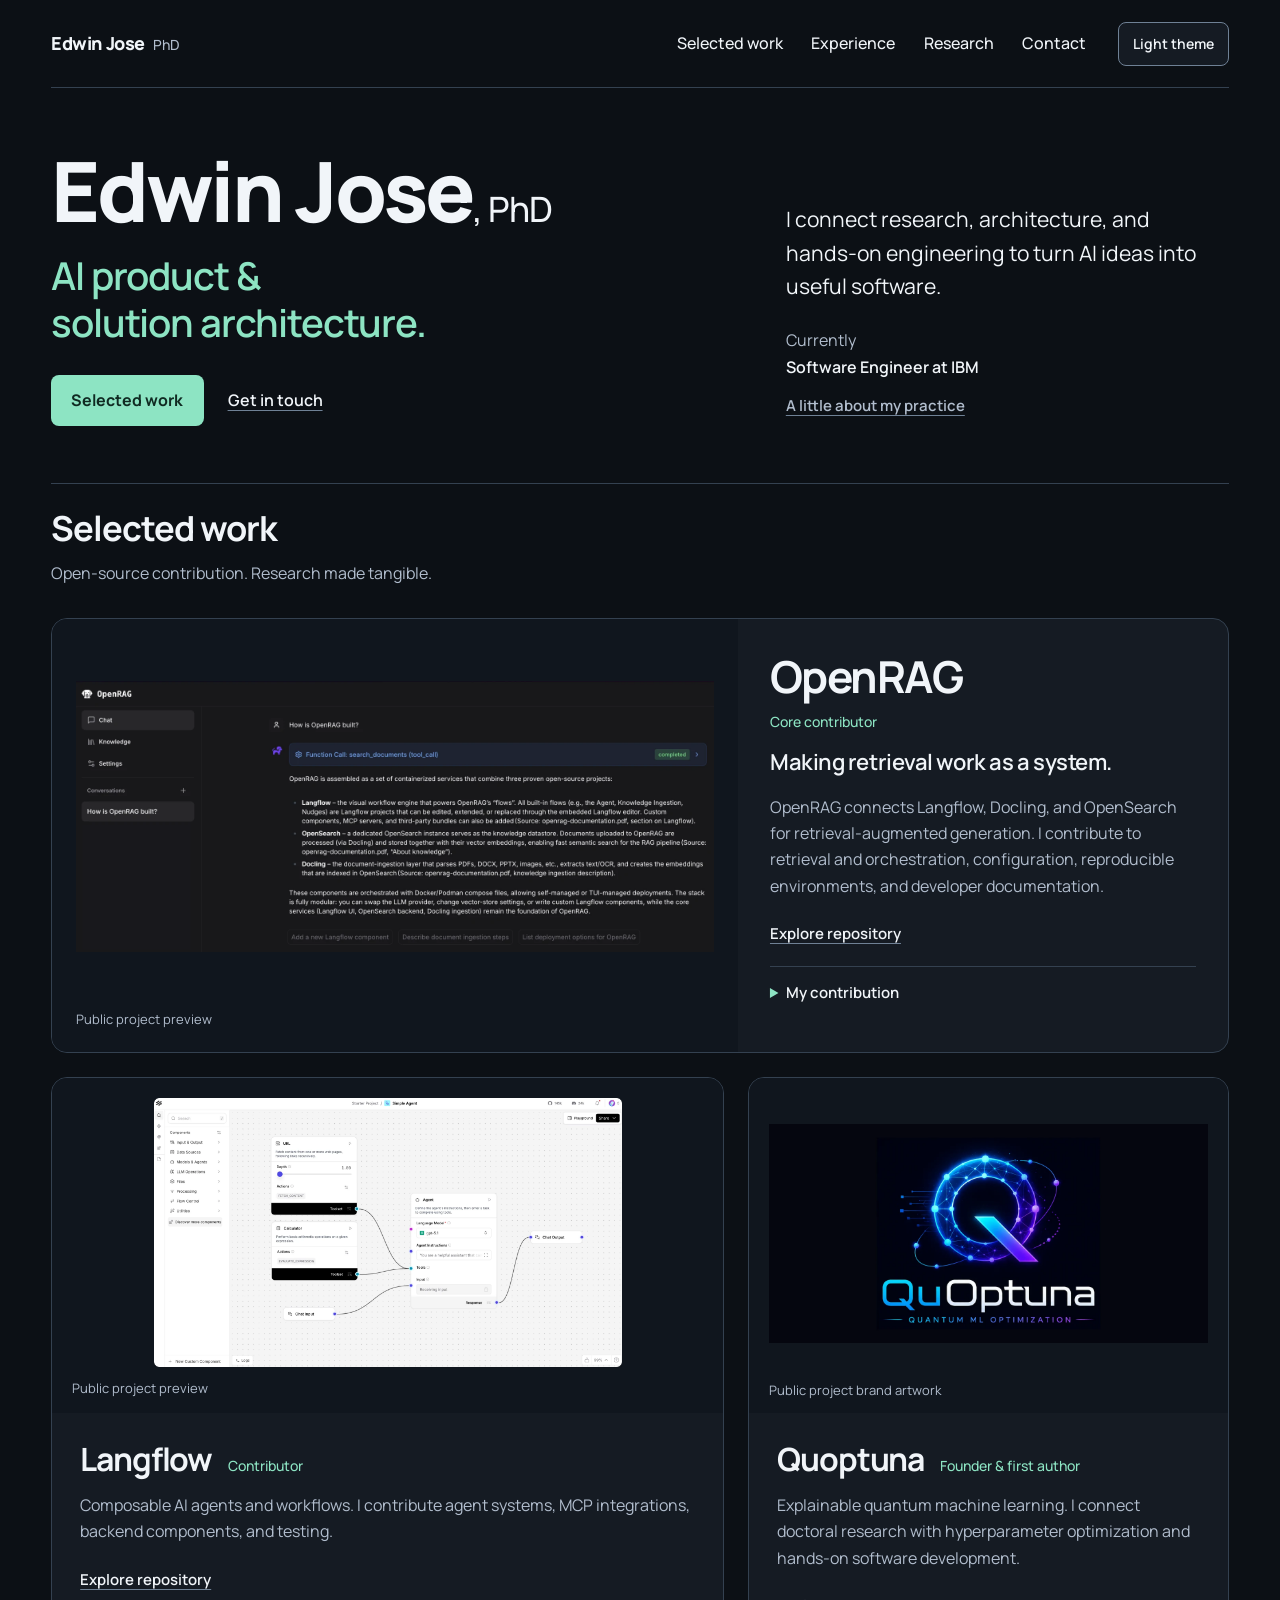
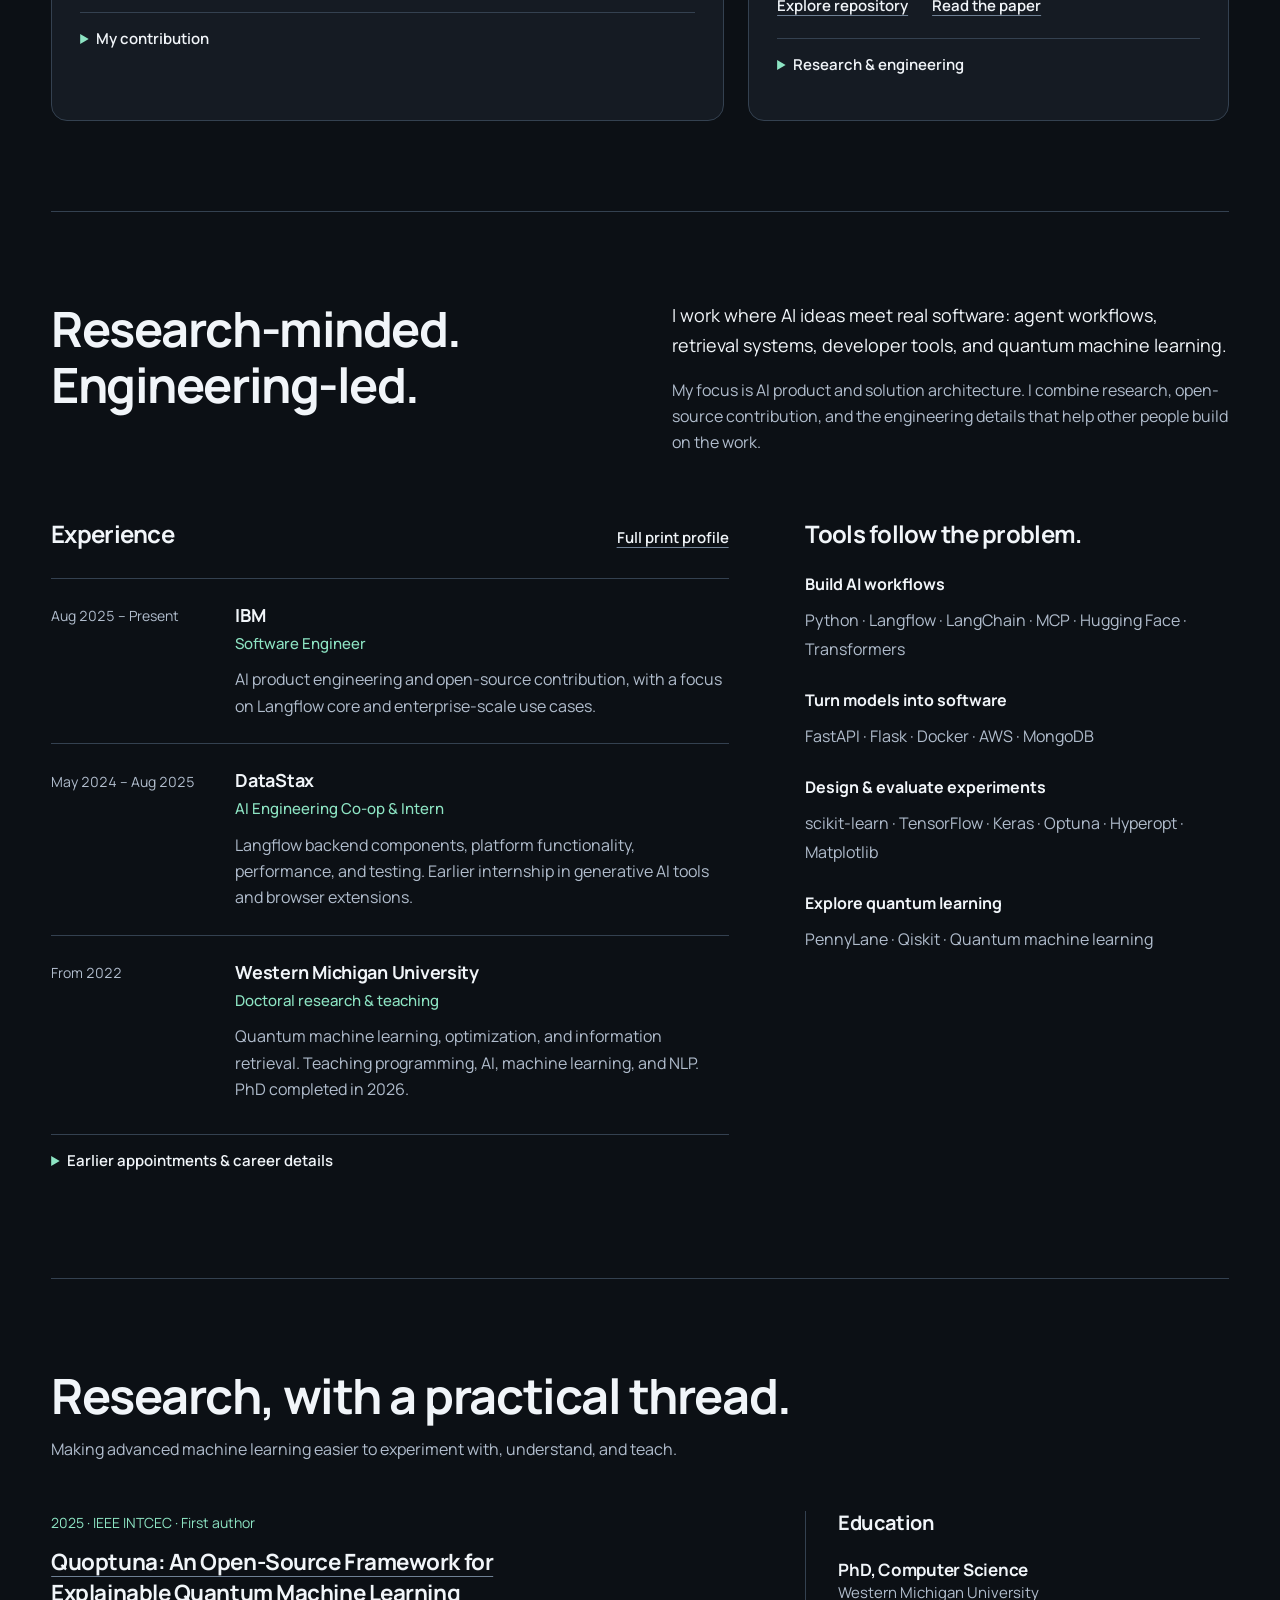
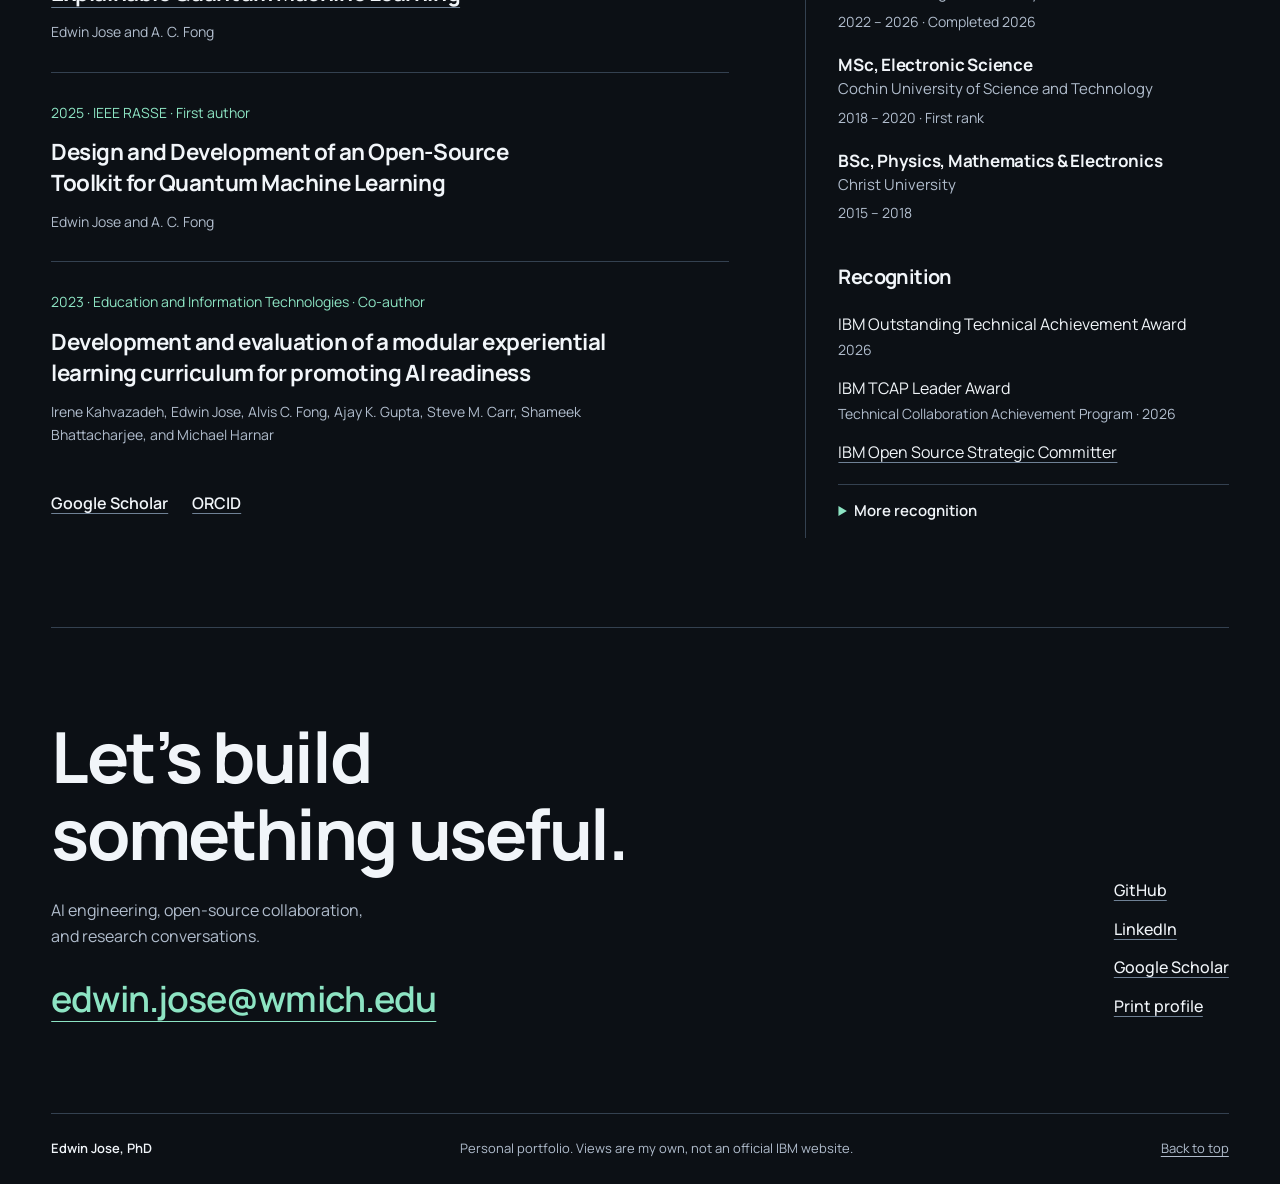
==== docs/index.html @ bef360bc "v1" ====
<!doctype html>
<html lang="en">
<head>
  <meta charset="utf-8">
  <meta name="viewport" content="width=device-width, initial-scale=1">
  <meta name="color-scheme" content="dark light">
  <meta name="theme-color" content="#0C1015">
  <meta name="description" content="Edwin Jose, PhD. AI product and solution architecture, open-source engineering, and explainable quantum machine learning. Software Engineer at IBM.">
  <meta property="og:title" content="Edwin Jose, PhD | AI product &amp; solution architecture">
  <meta property="og:description" content="Selected open-source work, research, and the engineering behind useful AI software.">
  <meta property="og:type" content="website">
  <title>Edwin Jose, PhD | AI product &amp; solution architecture</title>
  <script src="assets/theme-init.js"></script>
  <link rel="preload" href="assets/fonts/Manrope.ttf" as="font" type="font/ttf" crossorigin>
  <link rel="stylesheet" href="assets/styles.css">
  <script src="assets/site.js" defer></script>
</head>
<body>
  <a class="skip-link" href="#main">Skip to content</a>
  <header class="site-header wrap">
    <a class="wordmark" href="#top" aria-label="Edwin Jose, back to top">Edwin Jose<span class="wordmark-degree">PhD</span></a>
    <nav id="primary-navigation" class="primary-navigation" aria-label="Main navigation">
      <a href="#work">Selected work</a>
      <a href="#experience">Experience</a>
      <a href="#research">Research</a>
      <a href="#contact">Contact</a>
    </nav>
    <div class="header-controls">
      <button class="theme-toggle" type="button" data-theme-toggle aria-label="Switch to light theme" aria-pressed="false" hidden><span data-theme-label>Light theme</span></button>
      <button class="menu-button" type="button" aria-expanded="false" aria-controls="primary-navigation" hidden>Menu</button>
    </div>
  </header>

  <main id="main">
    <section class="hero wrap" id="top" aria-labelledby="hero-title">
      <div class="hero-identity">
        <h1 id="hero-title">Edwin Jose<span>, PhD</span></h1>
        <p class="hero-focus">AI product &amp;<br>solution architecture.</p>
        <div class="hero-actions">
          <a class="button button-primary" href="#work">Selected work</a>
          <a class="text-link" href="#contact">Get in touch</a>
        </div>
      </div>
      <div class="hero-context">
        <p class="hero-intro">I connect research, architecture, and hands-on engineering to turn AI ideas into useful software.</p>
        <p class="current-role">Currently <strong>Software Engineer at IBM</strong></p>
        <a class="text-link" href="#profile">A little about my practice</a>
      </div>
    </section>

    <section class="work-section wrap" id="work" aria-labelledby="work-title">
      <div class="section-heading work-heading">
        <h2 id="work-title">Selected work</h2>
        <p>Open-source contribution. Research made tangible.</p>
      </div>
      <div class="project-grid">
        <article class="project project-featured" id="openrag" aria-labelledby="openrag-title">
          <figure class="project-media">
            <img src="assets/projects/openrag.webp" width="1600" height="678" alt="Public OpenRAG chat interface with a retrieved answer to the question, How is OpenRAG built?" fetchpriority="high" decoding="async">
            <figcaption>Public project preview</figcaption>
          </figure>
          <div class="project-copy">
            <div class="project-title-line"><h3 id="openrag-title">OpenRAG</h3><p class="project-role">Core contributor</p></div>
            <p class="project-thesis">Making retrieval work as a system.</p>
            <p>OpenRAG connects Langflow, Docling, and OpenSearch for retrieval-augmented generation. I contribute to retrieval and orchestration, configuration, reproducible environments, and developer documentation.</p>
            <div class="project-links"><a class="text-link" href="https://github.com/langflow-ai/openrag">Explore repository</a></div>
            <details class="project-details"><summary>My contribution</summary><div class="detail-content"><p>I connect core retrieval behavior with the supporting developer experience: clear configuration, maintainable patterns, build tooling, and documentation. This is contribution to a shared platform, not sole authorship.</p></div></details>
          </div>
        </article>

        <article class="project project-langflow" id="langflow" aria-labelledby="langflow-title">
          <figure class="project-media">
            <img src="assets/projects/langflow.webp" width="1600" height="920" alt="Public Langflow Simple Agent canvas connecting URL and calculator tools to an agent, chat input, and chat output." loading="lazy" decoding="async">
            <figcaption>Public project preview</figcaption>
          </figure>
          <div class="project-copy">
            <div class="project-title-line"><h3 id="langflow-title">Langflow</h3><p class="project-role">Contributor</p></div>
            <p>Composable AI agents and workflows. I contribute agent systems, MCP integrations, backend components, and testing.</p>
            <div class="project-links"><a class="text-link" href="https://github.com/langflow-ai/langflow">Explore repository</a></div>
            <details class="project-details"><summary>My contribution</summary><div class="detail-content"><p>At DataStax and IBM, I have worked on core functionality, component behavior, performance, and testing. I also mentor contributors and collaborate across developers, helping agents, tools, and backend components work together.</p></div></details>
          </div>
        </article>

        <article class="project project-quoptuna" id="quoptuna" aria-labelledby="quoptuna-title">
          <figure class="project-media">
            <img src="assets/projects/quoptuna.webp" width="1280" height="640" alt="Official Quoptuna project artwork with its cyan and violet Q symbol and quantum machine-learning optimization wordmark." loading="lazy" decoding="async">
            <figcaption>Public project brand artwork</figcaption>
          </figure>
          <div class="project-copy">
            <div class="project-title-line"><h3 id="quoptuna-title">Quoptuna</h3><p class="project-role">Founder &amp; first author</p></div>
            <p>Explainable quantum machine learning. I connect doctoral research with hyperparameter optimization and hands-on software development.</p>
            <div class="project-links"><a class="text-link" href="https://github.com/Qentora/quoptuna">Explore repository</a><a class="text-link" href="https://doi.org/10.1109/INTCEC65580.2025.11256089">Read the paper</a></div>
            <details class="project-details"><summary>Research &amp; engineering</summary><div class="detail-content"><p>My work spans explainability, backend and interface development, and documentation. The research explores automated model and quantum-circuit configuration, alongside understanding a model’s behavior. The public framework can be inspected and extended.</p></div></details>
          </div>
        </article>
      </div>
    </section>

    <section class="profile-section wrap section-space" id="profile" aria-labelledby="profile-title">
      <div class="profile-introduction">
        <h2 id="profile-title">Research-minded.<br>Engineering-led.</h2>
        <div class="profile-copy"><p>I work where AI ideas meet real software: agent workflows, retrieval systems, developer tools, and quantum machine learning.</p><p>My focus is AI product and solution architecture. I combine research, open-source contribution, and the engineering details that help other people build on the work.</p></div>
      </div>
      <div class="practice-layout">
        <div class="experience-column" id="experience">
          <div class="subsection-heading"><h3>Experience</h3><a class="text-link" href="print.html">Full print profile</a></div>
          <div class="timeline">
            <article class="timeline-entry"><p class="timeline-date">Aug 2025 – Present</p><div><h4>IBM</h4><p class="role-title">Software Engineer</p><p>AI product engineering and open-source contribution, with a focus on Langflow core and enterprise-scale use cases.</p></div></article>
            <article class="timeline-entry"><p class="timeline-date">May 2024 – Aug 2025</p><div><h4>DataStax</h4><p class="role-title">AI Engineering Co-op &amp; Intern</p><p>Langflow backend components, platform functionality, performance, and testing. Earlier internship in generative AI tools and browser extensions.</p></div></article>
            <article class="timeline-entry"><p class="timeline-date">From 2022</p><div><h4>Western Michigan University</h4><p class="role-title">Doctoral research &amp; teaching</p><p>Quantum machine learning, optimization, and information retrieval. Teaching programming, AI, machine learning, and NLP. PhD completed in 2026.</p></div></article>
          </div>
          <details class="earlier-experience"><summary>Earlier appointments &amp; career details</summary><div class="detail-content earlier-entries">
            <article><h4>DataStax</h4><p class="role-title">AI Engineering Co-op · Sep 2024 – Aug 2025<br>AI Engineering Intern · May – Aug 2024</p><p>The internship included generative AI toolkit and browser-extension development with React and Plasmo.</p></article>
            <article><h4>IIT Palakkad</h4><p class="role-title">Research Scholar · Jan – Jul 2022</p><p>Natural language processing with TensorFlow and BERT, including text classification and image-to-text generation.</p></article>
            <article><h4>HAILabs.ai</h4><p class="role-title">Co-founder &amp; CTO · Founded 2021</p><p>AI tutoring-system architecture and cloud platform development for personalized learning.</p></article>
            <article><h4>Cochin University of Science and Technology</h4><p class="role-title">Research Fellow · Aug – Dec 2021<br>Junior Research Fellow · Oct 2020 – Aug 2021</p><p>Machine learning for underwater sound classification, and statistical methods for power-consumption anomaly detection.</p></article>
            <article><h4>MyWays Life Layouts</h4><p class="role-title">Machine Learning Developer Intern · Dec 2019 – Jul 2020</p><p>NLP and machine learning for career recommendations, with deep-learning deployment on AWS EC2.</p></article>
          </div></details>
        </div>
        <div class="capabilities-column" id="capabilities">
          <h3>Tools follow the problem.</h3>
          <dl class="capability-list">
            <div><dt>Build AI workflows</dt><dd>Python · Langflow · LangChain · MCP · Hugging Face · Transformers</dd></div>
            <div><dt>Turn models into software</dt><dd>FastAPI · Flask · Docker · AWS · MongoDB</dd></div>
            <div><dt>Design &amp; evaluate experiments</dt><dd>scikit-learn · TensorFlow · Keras · Optuna · Hyperopt · Matplotlib</dd></div>
            <div><dt>Explore quantum learning</dt><dd>PennyLane · Qiskit · Quantum machine learning</dd></div>
          </dl>
        </div>
      </div>
    </section>

    <section class="research-section wrap section-space" id="research" aria-labelledby="research-title">
      <div class="section-heading"><h2 id="research-title">Research, with a practical thread.</h2><p>Making advanced machine learning easier to experiment with, understand, and teach.</p></div>
      <div class="research-layout">
        <div class="publication-list">
          <article><p class="publication-meta">2025 · IEEE INTCEC · First author</p><h3><a href="https://doi.org/10.1109/INTCEC65580.2025.11256089">Quoptuna: An Open-Source Framework for Explainable Quantum Machine Learning</a></h3><p>Edwin Jose and A. C. Fong</p></article>
          <article><p class="publication-meta">2025 · IEEE RASSE · First author</p><h3>Design and Development of an Open-Source Toolkit for Quantum Machine Learning</h3><p>Edwin Jose and A. C. Fong</p></article>
          <article><p class="publication-meta">2023 · Education and Information Technologies · Co-author</p><h3>Development and evaluation of a modular experiential learning curriculum for promoting AI readiness</h3><p>Irene Kahvazadeh, Edwin Jose, Alvis C. Fong, Ajay K. Gupta, Steve M. Carr, Shameek Bhattacharjee, and Michael Harnar</p></article>
          <div class="research-links"><a class="text-link" href="https://scholar.google.com/citations?user=ixU11F4AAAAJ">Google Scholar</a><a class="text-link" href="https://orcid.org/0000-0001-5199-8366">ORCID</a></div>
        </div>
        <aside class="credentials" aria-label="Education and recognition">
          <div class="education-block"><h3>Education</h3><ol class="education-list">
            <li><h4>PhD, Computer Science</h4><p>Western Michigan University</p><p class="credential-detail">2022 – 2026 · Completed 2026</p></li>
            <li><h4>MSc, Electronic Science</h4><p>Cochin University of Science and Technology</p><p class="credential-detail">2018 – 2020 · First rank</p></li>
            <li><h4>BSc, Physics, Mathematics &amp; Electronics</h4><p>Christ University</p><p class="credential-detail">2015 – 2018</p></li>
          </ol></div>
          <div class="recognition-block"><h3>Recognition</h3><ul class="recognition-list">
            <li>IBM Outstanding Technical Achievement Award <span>2026</span></li>
            <li>IBM TCAP Leader Award <span>Technical Collaboration Achievement Program · 2026</span></li>
            <li><a href="https://www.credly.com/badges/7d3ca379-3edd-4765-b90c-b964ff041a8f/">IBM Open Source Strategic Committer</a></li>
          </ul><details><summary>More recognition</summary><div class="detail-content"><p>ICACCS Best Paper Award.</p><p>IIT Delhi Social Innovation Challenge runner-up for Argus, a project for people with disabilities.</p></div></details></div>
        </aside>
      </div>
    </section>

    <section class="contact-section wrap section-space" id="contact" aria-labelledby="contact-title">
      <div><h2 id="contact-title">Let’s build<br>something useful.</h2><p>AI engineering, open-source collaboration,<br>and research conversations.</p><a class="contact-email" href="mailto:edwin.jose@wmich.edu">edwin.jose@wmich.edu</a></div>
      <nav class="contact-links" aria-label="Find Edwin online"><a href="https://github.com/edwinjosechittilappilly">GitHub</a><a href="https://www.linkedin.com/in/edwinjosechittilappilly/">LinkedIn</a><a href="https://scholar.google.com/citations?user=ixU11F4AAAAJ">Google Scholar</a><a href="print.html">Print profile</a></nav>
    </section>
  </main>
  <footer class="site-footer wrap"><p>Edwin Jose, PhD</p><p>Personal portfolio. Views are my own, not an official IBM website.</p><a href="#top">Back to top</a></footer>
</body>
</html>
---- docs/assets/styles.css ----
@font-face {
  font-family: "Manrope";
  src: url("fonts/Manrope.ttf") format("truetype");
  font-style: normal;
  font-weight: 200 800;
  font-display: swap;
}

:root {
  color-scheme: dark;
  --ink: #0c1015;
  --surface: #151b23;
  --surface-raised: #1b2330;
  --text: #f1f5f9;
  --muted: #b1bdcd;
  --accent: #8de4c3;
  --accent-ink: #102a22;
  --line: #344150;
  --line-strong: #6f8195;
  --media-surface: #10161e;
  --gutter: clamp(1.25rem, 4vw, 4rem);
  --ease: cubic-bezier(.16, 1, .3, 1);
  font-family: "Manrope", sans-serif;
  font-size: 16px;
  scroll-behavior: smooth;
  scrollbar-color: var(--line-strong) var(--ink);
}

html[data-theme="light"] {
  color-scheme: light;
  --ink: #f4f7fa;
  --surface: #ffffff;
  --surface-raised: #e9eff5;
  --text: #14202b;
  --muted: #506073;
  --accent: #0b6b55;
  --accent-ink: #ffffff;
  --line: #c5ced8;
  --line-strong: #738295;
  --media-surface: #e9eff5;
}

* { box-sizing: border-box; }
[hidden] { display: none !important; }
body { margin: 0; background: var(--ink); color: var(--text); font-size: 1rem; font-weight: 400; line-height: 1.65; -webkit-font-smoothing: antialiased; }
::selection { background: var(--accent); color: var(--accent-ink); }
a { color: inherit; text-underline-offset: .25em; text-decoration-thickness: 1px; }
a:hover { color: var(--accent); }
a:focus-visible, button:focus-visible, summary:focus-visible { outline: 3px solid var(--accent); outline-offset: 5px; }
button { font: inherit; cursor: pointer; }
button, a, summary { -webkit-tap-highlight-color: transparent; }
h1, h2, h3, h4, p, figure, ol, ul, dl, dd { margin: 0; }
h1, h2, h3, h4 { line-height: 1.15; letter-spacing: -.03em; text-wrap: balance; }
h1 { font-weight: 800; }
h2 { font-size: clamp(2rem, 3.8vw, 3.5rem); font-weight: 700; }
h3 { font-size: 1.5rem; font-weight: 700; }
h4 { font-size: 1.0625rem; font-weight: 700; letter-spacing: -.015em; line-height: 1.4; }
p { max-width: 65ch; }
img { display: block; max-width: 100%; height: auto; }
[id] { scroll-margin-top: 2rem; }
.wrap { width: min(calc(100% - var(--gutter) * 2), 1280px); margin-inline: auto; }
.section-space { padding-block: clamp(4.5rem, 7vw, 7rem); }
.skip-link { position: fixed; z-index: 10; top: 1rem; left: 1rem; padding: .75rem 1rem; background: var(--accent); color: var(--accent-ink); transform: translateY(-180%); border-radius: 8px; font-weight: 700; }
.skip-link:focus { transform: none; color: var(--accent-ink); }
.site-header { display: flex; align-items: center; gap: 2rem; min-height: 88px; border-bottom: 1px solid var(--line); }
.wordmark { font-size: 1.125rem; font-weight: 800; letter-spacing: -.025em; white-space: nowrap; text-decoration: none; }
.wordmark-degree { margin-left: .5rem; color: var(--muted); font-size: .875rem; font-weight: 500; letter-spacing: 0; }
.primary-navigation { display: flex; gap: clamp(1rem, 2.2vw, 2rem); margin-left: auto; }
.primary-navigation a { padding-block: 1rem; text-decoration: none; font-weight: 500; white-space: nowrap; }
.header-controls { display: flex; align-items: center; gap: .625rem; }
.theme-toggle, .menu-button { min-height: 44px; padding: .5rem .875rem; background: var(--surface); color: var(--text); border: 1px solid var(--line-strong); border-radius: 8px; font-size: .875rem; font-weight: 600; white-space: nowrap; }
.theme-toggle:hover, .menu-button:hover { background: var(--surface-raised); color: var(--accent); border-color: var(--accent); }
.theme-toggle:active, .menu-button:active, .button:active { transform: translateY(1px); }
.menu-button { display: none; }
.hero { display: grid; grid-template-columns: minmax(0, 1.55fr) minmax(0, 1fr); gap: 3rem; padding-block: clamp(2.75rem, 4.5vw, 4.5rem) clamp(3rem, 4.5vw, 4.5rem); align-items: end; }
.hero-identity { animation: arrive .8s var(--ease); }
.hero h1 { font-size: clamp(3.75rem, 6.5vw, 6rem); line-height: 1.08; letter-spacing: -.04em; white-space: nowrap; }
.hero h1 span { font-size: .42em; font-weight: 500; letter-spacing: -.025em; }
.hero-focus { margin-top: 1.1rem; font-size: clamp(1.75rem, 3vw, 2.75rem); color: var(--accent); line-height: 1.22; letter-spacing: -.03em; font-weight: 600; }
.hero-actions { display: flex; align-items: center; flex-wrap: wrap; gap: 1.5rem; margin-top: 1.75rem; }
.button { display: inline-flex; align-items: center; justify-content: center; min-height: 48px; padding: .7rem 1.2rem; border: 1px solid transparent; border-radius: 8px; font-size: 1rem; font-weight: 700; text-decoration: none; white-space: nowrap; }
.button-primary { background: var(--accent); color: var(--accent-ink); }
.button-primary:hover { background: var(--text); color: var(--ink); }
.text-link { display: inline-block; font-weight: 600; text-decoration-color: var(--line-strong); padding-block: .2rem; }
.text-link:hover { text-decoration-color: var(--accent); }
.hero-context { padding-bottom: .2rem; }
.hero-intro { font-size: clamp(1.125rem, 1.65vw, 1.375rem); line-height: 1.6; max-width: 34ch; text-wrap: pretty; }
.current-role { margin-top: 1.5rem; color: var(--muted); }
.current-role strong { display: block; color: var(--text); font-weight: 600; }
.hero-context > .text-link { margin-top: .7rem; color: var(--muted); font-size: .9375rem; }
.hero-context > .text-link:hover { color: var(--accent); }
.section-heading { margin-bottom: 2rem; }
.section-heading > p { margin-top: .75rem; color: var(--muted); }
.work-heading h2 { font-size: clamp(1.75rem, 2.7vw, 2.5rem); }
.work-heading { padding-top: 1.5rem; border-top: 1px solid var(--line); }
.project-grid { display: grid; grid-template-columns: minmax(0, 7fr) minmax(0, 5fr); gap: 1.5rem; }
.project { min-width: 0; overflow: hidden; background: var(--surface); border: 1px solid var(--line); border-radius: 16px; }
.project-media { padding: 1.25rem 1.25rem .875rem; background: var(--media-surface); }
.project-media img { width: 100%; object-fit: contain; }
.project-media figcaption { margin-top: .75rem; color: var(--muted); font-size: .8125rem; line-height: 1.4; }
.project-copy { padding: 1.75rem; }
.project-title-line { display: flex; align-items: baseline; flex-wrap: wrap; gap: .4rem 1rem; margin-bottom: .875rem; }
.project-title-line h3 { font-size: clamp(1.75rem, 2.5vw, 2.5rem); letter-spacing: -.035em; }
.project-role { font-size: .875rem; color: var(--accent); font-weight: 500; }
.project-copy > p { color: var(--muted); }
.project-copy > .project-thesis { margin-bottom: 1rem; color: var(--text); font-size: 1.375rem; line-height: 1.4; letter-spacing: -.02em; font-weight: 600; }
.project-links { display: flex; flex-wrap: wrap; gap: .5rem 1.5rem; margin-top: 1.25rem; }
.project-links .text-link { font-size: .9375rem; }
.project-featured { grid-column: 1 / -1; display: grid; grid-template-columns: minmax(0, 1.4fr) minmax(0, 1fr); }
.project-featured .project-media { display: flex; flex-direction: column; justify-content: center; padding: 1.5rem; }
.project-featured .project-media img { margin-block: auto; }
.project-featured .project-media figcaption { padding-top: .5rem; }
.project-featured .project-copy { padding: 2rem; }
.project-featured .project-title-line { display: block; }
.project-featured .project-title-line h3 { font-size: 2.75rem; margin-bottom: .5rem; }
.project-langflow .project-media img { aspect-ratio: 1600 / 920; }
.project-quoptuna .project-media { display: flex; flex-direction: column; justify-content: center; }
.project-quoptuna .project-media img { aspect-ratio: 2; }
.project-langflow, .project-quoptuna { display: flex; flex-direction: column; }
.project-langflow .project-copy, .project-quoptuna .project-copy { flex: 1; }
.project-quoptuna .project-media { min-height: 0; flex: 0 0 auto; }
.project-details { margin-top: 1rem; }
details { border-top: 1px solid var(--line); }
summary { padding-block: .875rem; font-size: .9375rem; font-weight: 600; cursor: pointer; list-style-position: inside; }
summary::marker { color: var(--accent); }
summary:hover { color: var(--accent); }
.detail-content { padding-block: .25rem 1rem; color: var(--muted); font-size: 1rem; }
.detail-content p + p { margin-top: .75rem; }
.profile-section { margin-top: clamp(4.5rem, 7vw, 7rem); border-top: 1px solid var(--line); }
.profile-introduction { display: grid; grid-template-columns: minmax(0, 1fr) minmax(0, 1fr); gap: 4rem; margin-bottom: 4rem; }
.profile-copy { color: var(--muted); }
.profile-copy p:first-child { font-size: 1.125rem; color: var(--text); }
.profile-copy p + p { margin-top: 1rem; }
.practice-layout { display: grid; grid-template-columns: minmax(0, 1.6fr) minmax(0, 1fr); gap: clamp(2.5rem, 6vw, 6rem); }
.subsection-heading { display: flex; justify-content: space-between; align-items: baseline; flex-wrap: wrap; gap: .75rem; margin-bottom: 1.5rem; }
.subsection-heading .text-link { font-size: .9375rem; }
.timeline-entry { display: grid; grid-template-columns: 10rem minmax(0, 1fr); gap: 1.5rem; padding-block: 1.5rem; border-top: 1px solid var(--line); }
.timeline-date { font-size: .875rem; color: var(--muted); font-variant-numeric: tabular-nums; padding-top: .1rem; }
.timeline-entry h4 { font-size: 1.125rem; }
.role-title { margin-block: .25rem .6rem; color: var(--accent); font-weight: 500; font-size: .9375rem; }
.timeline-entry p:not(.timeline-date, .role-title) { color: var(--muted); }
.earlier-experience { margin-top: .5rem; }
.earlier-entries article { padding-block: 1rem; }
.earlier-entries h4 { color: var(--text); }
.capabilities-column > h3 { margin-bottom: 1.5rem; }
.capability-list > div { margin-top: 1.5rem; }
.capability-list dt { font-weight: 700; margin-bottom: .5rem; }
.capability-list dd { color: var(--muted); font-size: 1rem; line-height: 1.8; }
.research-section { border-top: 1px solid var(--line); }
.research-section .section-heading { margin-bottom: 3rem; }
.research-layout { display: grid; grid-template-columns: minmax(0, 1.6fr) minmax(0, 1fr); gap: clamp(2.5rem, 6vw, 6rem); }
.publication-list article { padding-block: 1.75rem; border-top: 1px solid var(--line); }
.publication-list article:first-child { padding-top: 0; border-top: 0; }
.publication-meta { font-size: .875rem; color: var(--accent); margin-bottom: .75rem; }
.publication-list h3 { font-size: clamp(1.25rem, 1.75vw, 1.5rem); line-height: 1.4; letter-spacing: -.02em; }
.publication-list h3 a { text-decoration-color: var(--line-strong); }
.publication-list article > p:last-child { color: var(--muted); font-size: .875rem; margin-top: .75rem; }
.research-links { display: flex; flex-wrap: wrap; gap: 1.5rem; margin-top: .75rem; }
.credentials { border-left: 1px solid var(--line); padding-left: 2rem; }
.credentials h3 { font-size: 1.25rem; margin-bottom: 1.5rem; }
.education-list, .recognition-list { list-style: none; padding: 0; }
.education-list li + li { margin-top: 1.25rem; }
.education-list p { color: var(--muted); font-size: .9375rem; }
.education-list .credential-detail { margin-top: .25rem; font-size: .875rem; }
.recognition-block { margin-top: 2.5rem; }
.recognition-list li { font-size: 1rem; line-height: 1.5; }
.recognition-list li + li { margin-top: 1rem; }
.recognition-list span { display: block; color: var(--muted); font-size: .875rem; margin-top: .2rem; }
.recognition-list a { text-decoration-color: var(--line-strong); }
.recognition-block details { margin-top: 1.25rem; }
.contact-section { display: grid; grid-template-columns: minmax(0, 1fr) auto; align-items: end; gap: 3rem; border-top: 1px solid var(--line); }
.contact-section h2 { font-size: clamp(2.75rem, 5.5vw, 5rem); line-height: 1.1; letter-spacing: -.035em; }
.contact-section p { margin-top: 1.5rem; color: var(--muted); }
.contact-email { display: inline-block; margin-top: 1.5rem; color: var(--accent); font-size: clamp(1.25rem, 2.8vw, 2.5rem); line-height: 1.4; letter-spacing: -.025em; font-weight: 600; overflow-wrap: anywhere; }
.contact-links { display: flex; flex-direction: column; align-items: flex-start; gap: .75rem; padding-bottom: .3rem; }
.contact-links a { text-decoration-color: var(--line-strong); font-weight: 500; }
.site-footer { display: flex; align-items: baseline; justify-content: space-between; gap: 1.5rem; border-top: 1px solid var(--line); padding-block: 1.5rem; font-size: .8125rem; color: var(--muted); }
.site-footer p:first-child { color: var(--text); font-weight: 600; white-space: nowrap; }
.site-footer a { white-space: nowrap; }
@keyframes arrive { from { opacity: .9; transform: translateY(10px); } to { opacity: 1; transform: translateY(0); } }

@media (min-width: 1025px) {
  .project-langflow .project-media, .project-quoptuna .project-media { height: 335px; }
  .project-langflow .project-media img, .project-quoptuna .project-media img { min-height: 0; flex: 1; height: calc(100% - 2rem); object-fit: contain; }
}
@media (max-width: 1100px) {
  .site-header { gap: 1.25rem; }
  .primary-navigation { gap: 1rem; }
  .primary-navigation a { font-size: .9375rem; }
  .hero { gap: 2rem; grid-template-columns: minmax(0, 1.4fr) minmax(0, 1fr); }
  .hero h1 { font-size: clamp(3rem, 6.2vw, 4.5rem); }
  .project-featured { grid-template-columns: minmax(0, 1.15fr) minmax(0, 1fr); }
  .project-featured .project-copy { padding: 1.5rem; }
  .project-featured .project-media { padding: 1.25rem; }
  .project-copy { padding: 1.5rem; }
  .timeline-entry { grid-template-columns: 1fr; gap: .35rem; }
  .profile-introduction { gap: 2.5rem; }
  .credentials { padding-left: 1.5rem; }
}
@media (max-width: 800px) {
  .site-header { flex-wrap: wrap; gap: .5rem 1rem; padding-block: 1rem; min-height: 80px; }
  .header-controls { margin-left: auto; }
  .primary-navigation { order: 3; margin-left: 0; width: 100%; justify-content: space-between; }
  .primary-navigation a { padding-block: .5rem; }
  .site-header[data-enhanced="true"] .menu-button { display: inline-flex; align-items: center; }
  .site-header[data-enhanced="true"] .primary-navigation { display: none; }
  .site-header[data-enhanced="true"] .primary-navigation.is-open { display: flex; }
  .hero { grid-template-columns: 1fr; gap: 2rem; padding-block: 3rem; }
  .hero h1 { font-size: clamp(3rem, 10vw, 5.5rem); }
  .hero-focus { font-size: clamp(1.75rem, 5vw, 2.75rem); }
  .hero-focus br { display: none; }
  .hero-intro { max-width: 48ch; font-size: 1.125rem; }
  .current-role { margin-top: 1rem; }
  .current-role strong { display: inline; }
  .project-grid { gap: 1.25rem; grid-template-columns: 1fr 1fr; }
  .project-featured { grid-template-columns: 1fr; }
  .project-featured .project-media { min-height: 0; padding: 1.25rem; }
  .project-featured .project-media img { margin-block: 0; }
  .project-title-line { display: block; }
  .project-title-line h3 { margin-bottom: .4rem; }
  .project-featured .project-title-line h3 { font-size: 2.25rem; }
  .project-media { padding: 1rem; }
  .project-langflow .project-media, .project-quoptuna .project-media { min-height: 205px; display: flex; flex-direction: column; justify-content: center; }
  .project-langflow .project-media img, .project-quoptuna .project-media img { margin-block: auto; }
  .project-media figcaption { font-size: .75rem; }
  .project-copy { padding: 1.25rem; }
  .profile-introduction { grid-template-columns: 1fr; gap: 1.5rem; margin-bottom: 3rem; }
  .practice-layout, .research-layout { grid-template-columns: minmax(0, 1.3fr) minmax(0, 1fr); gap: 2rem; }
  .capabilities-column > h3 { font-size: 1.3rem; }
  .credentials { padding-left: 1.25rem; }
  .contact-section { gap: 2rem; }
  .site-footer { flex-wrap: wrap; }
  .site-footer p:nth-child(2) { order: 3; width: 100%; }
}
@media (max-width: 600px) {
  :root { --gutter: 1.25rem; }
  .site-header { gap: .75rem; }
  .wordmark { font-size: 1rem; }
  .wordmark-degree { display: none; }
  .header-controls { gap: .5rem; }
  .theme-toggle, .menu-button { font-size: .8125rem; padding-inline: .625rem; }
  .primary-navigation { display: grid; grid-template-columns: 1fr 1fr; gap: .25rem 1rem; }
  .site-header[data-enhanced="true"] .primary-navigation.is-open { display: grid; }
  .primary-navigation a { font-size: 1rem; }
  .hero { padding-block: 2.5rem; gap: 1.75rem; }
  .hero h1 { font-size: clamp(2.75rem, 10vw, 3.75rem); }
  .hero h1 span { font-size: .39em; }
  .hero-focus { font-size: clamp(1.625rem, 6.5vw, 2.25rem); max-width: 18ch; margin-top: .875rem; }
  .hero-focus br { display: initial; }
  .hero-actions { margin-top: 1.5rem; gap: 1.25rem; }
  .hero-intro { font-size: 1rem; }
  .current-role { font-size: .875rem; }
  .hero-context > .text-link { font-size: .875rem; }
  .work-heading { padding-top: 1.25rem; }
  .section-heading { margin-bottom: 1.5rem; }
  .section-heading > p { margin-top: .6rem; }
  .project-grid { grid-template-columns: 1fr; }
  .project-featured { grid-column: auto; }
  .project-featured .project-media { padding: 1rem; }
  .project-featured .project-copy, .project-copy { padding: 1.25rem; }
  .project-title-line { display: flex; }
  .project-title-line h3, .project-featured .project-title-line h3 { font-size: 2rem; margin-bottom: 0; }
  .project-featured .project-title-line { display: flex; }
  .project-copy > .project-thesis { font-size: 1.25rem; }
  .project-langflow .project-media, .project-quoptuna .project-media { min-height: 0; }
  .project-langflow .project-media img, .project-quoptuna .project-media img { margin-block: 0; }
  .practice-layout, .research-layout { grid-template-columns: 1fr; gap: 3rem; }
  .profile-introduction { margin-bottom: 2.5rem; }
  .profile-copy p:first-child { font-size: 1rem; }
  .timeline-entry { padding-block: 1.25rem; }
  .capabilities-column { padding-top: 2rem; border-top: 1px solid var(--line); }
  .capability-list { display: grid; grid-template-columns: 1fr; }
  .capabilities-column > h3 { margin-bottom: 0; font-size: 1.5rem; }
  .research-section .section-heading { margin-bottom: 2rem; }
  .publication-list article { padding-block: 1.5rem; }
  .credentials { border-left: 0; border-top: 1px solid var(--line); padding: 2rem 0 0; }
  .contact-section { grid-template-columns: 1fr; gap: 2.5rem; }
  .contact-section h2 { font-size: clamp(2.625rem, 10vw, 3.75rem); }
  .contact-section p { margin-top: 1.25rem; }
  .contact-links { display: grid; grid-template-columns: 1fr 1fr; gap: .75rem 1rem; }
  .contact-email { font-size: clamp(1.125rem, 5.2vw, 1.75rem); }
}
@media (prefers-reduced-motion: reduce) {
  :root { scroll-behavior: auto; }
  *, *::before, *::after { animation: none !important; transition: none !important; }
}

/* The public profile remains a complete, standalone document. */
.print-page { width: min(calc(100% - var(--gutter) * 2), 960px); margin-inline: auto; padding-block: 3rem; }
.print-toolbar { display: flex; justify-content: space-between; align-items: center; flex-wrap: wrap; gap: 1.5rem; padding-bottom: 1.5rem; margin-bottom: 3rem; border-bottom: 1px solid var(--line); }
.print-toolbar p { color: var(--muted); font-size: .875rem; margin-top: .5rem; }
.print-page h1 { font-size: clamp(2.5rem, 6vw, 3.5rem); }
.print-page .profile-subtitle { margin-top: .6rem; color: var(--accent); font-size: 1.35rem; font-weight: 600; }
.print-contact { display: flex; flex-wrap: wrap; gap: .4rem 1.5rem; font-size: .875rem; margin-top: 1rem; }
.print-contact a { overflow-wrap: anywhere; }
.print-page .print-summary { margin-top: 1.25rem; max-width: 70ch; }
.print-page section { margin-top: 2.5rem; }
.print-page section h2 { padding-bottom: .5rem; margin-bottom: 1rem; border-bottom: 1px solid var(--line); font-size: 1.6rem; }
.print-page article + article { margin-top: 1.2rem; }
.print-page article h3 { font-size: 1.125rem; line-height: 1.45; letter-spacing: -.015em; }
.print-page article h3 span { font-size: .875rem; color: var(--muted); font-weight: 400; letter-spacing: 0; }
.print-page article p { margin-top: .25rem; max-width: none; font-size: .9375rem; color: var(--muted); }
.print-page ul { padding-left: 1.2rem; font-size: .9375rem; }
.print-page li + li { margin-top: .5rem; }
.print-disclaimer { margin-top: 2.5rem; font-size: .8125rem; color: var(--muted); }
@media (max-width: 600px) {
  .print-page { padding-block: 2rem; }
  .print-toolbar { align-items: flex-start; flex-direction: column; }
  .print-contact { flex-direction: column; }
  .print-page article h3 span { display: block; }
}
@media print {
  :root, html[data-theme="light"] {
    color-scheme: light;
    --ink: #fff;
    --surface: #fff;
    --surface-raised: #fff;
    --text: #111;
    --muted: #444;
    --accent: #174d3e;
    --accent-ink: #fff;
    --line: #bbb;
    --line-strong: #666;
    --media-surface: #fff;
    font-size: 10pt;
    scroll-behavior: auto;
  }
  @page { margin: 16mm; background: #fff; }
  html { background: #fff !important; }
  body { background: #fff !important; color: #111 !important; font-size: 10pt; line-height: 1.5; }
  *, *::before, *::after { animation: none !important; transition: none !important; }
  .skip-link, .site-header, .hero-actions, .site-footer, .print-toolbar { display: none !important; }
  a { color: #174d3e; text-decoration: underline; text-decoration-thickness: .5pt; overflow-wrap: anywhere; }
  h2, h3, h4 { break-after: avoid; }
  .wrap { width: 100%; max-width: none; }
  .section-space { padding-block: 1.75rem; }
  .hero { padding-block: 0 2rem; gap: 2rem; }
  .hero h1 { font-size: 3.5rem; }
  .hero-focus { font-size: 1.75rem; }
  .hero-intro { font-size: 1rem; }
  .section-heading { margin-bottom: 1.25rem; }
  h2 { font-size: 2rem; }
  .project-grid { display: block; }
  .project { margin-bottom: 1.5rem; border: 1px solid #bbb; break-inside: avoid; }
  .project-featured { display: block; }
  .project-media { display: none !important; }
  .project-copy, .project-featured .project-copy { padding: 1.25rem; }
  .project-title-line h3, .project-featured .project-title-line h3 { font-size: 1.75rem; }
  .project-copy > .project-thesis { font-size: 1.2rem; }
  .profile-section { margin-top: 2rem; }
  .profile-introduction { gap: 2rem; margin-bottom: 2rem; }
  .practice-layout, .research-layout { display: block; }
  .timeline-entry { grid-template-columns: 10rem 1fr; padding-block: 1rem; break-inside: avoid; }
  .capabilities-column { margin-top: 1.5rem; }
  .capability-list { display: grid; grid-template-columns: 1fr 1fr; gap: 0 2rem; }
  details::details-content { display: block; content-visibility: visible; }
  details > summary { display: none; }
  details > .detail-content { display: block !important; }
  details { border: 0; }
  .earlier-entries article { padding-block: .5rem; break-inside: avoid; }
  .publication-list article { break-inside: avoid; padding-block: 1rem; }
  .credentials { border-left: 0; padding-left: 0; margin-top: 2rem; display: grid; grid-template-columns: 1fr 1fr; gap: 2rem; }
  .recognition-block { margin-top: 0; }
  .education-list li, .recognition-list li { break-inside: avoid; }
  .contact-section { gap: 2rem; }
  .contact-section h2 { font-size: 2.5rem; }
  .contact-email { font-size: 1.5rem; }
  .print-page { width: 100%; max-width: none; padding: 0; }
  .print-page h1 { font-size: 3rem; }
  .print-page .profile-subtitle { font-size: 1.2rem; }
  .print-page section { margin-top: 1.4rem; }
  .print-page section h2 { margin-bottom: .7rem; font-size: 1.35rem; }
  .print-page article + article { margin-top: .8rem; }
  .print-page article { break-inside: avoid; }
  .print-page article h3 { font-size: 1.05rem; }
  .print-page article p, .print-page li { font-size: .9rem; }
  .print-disclaimer { margin-top: 1.5rem; }
}
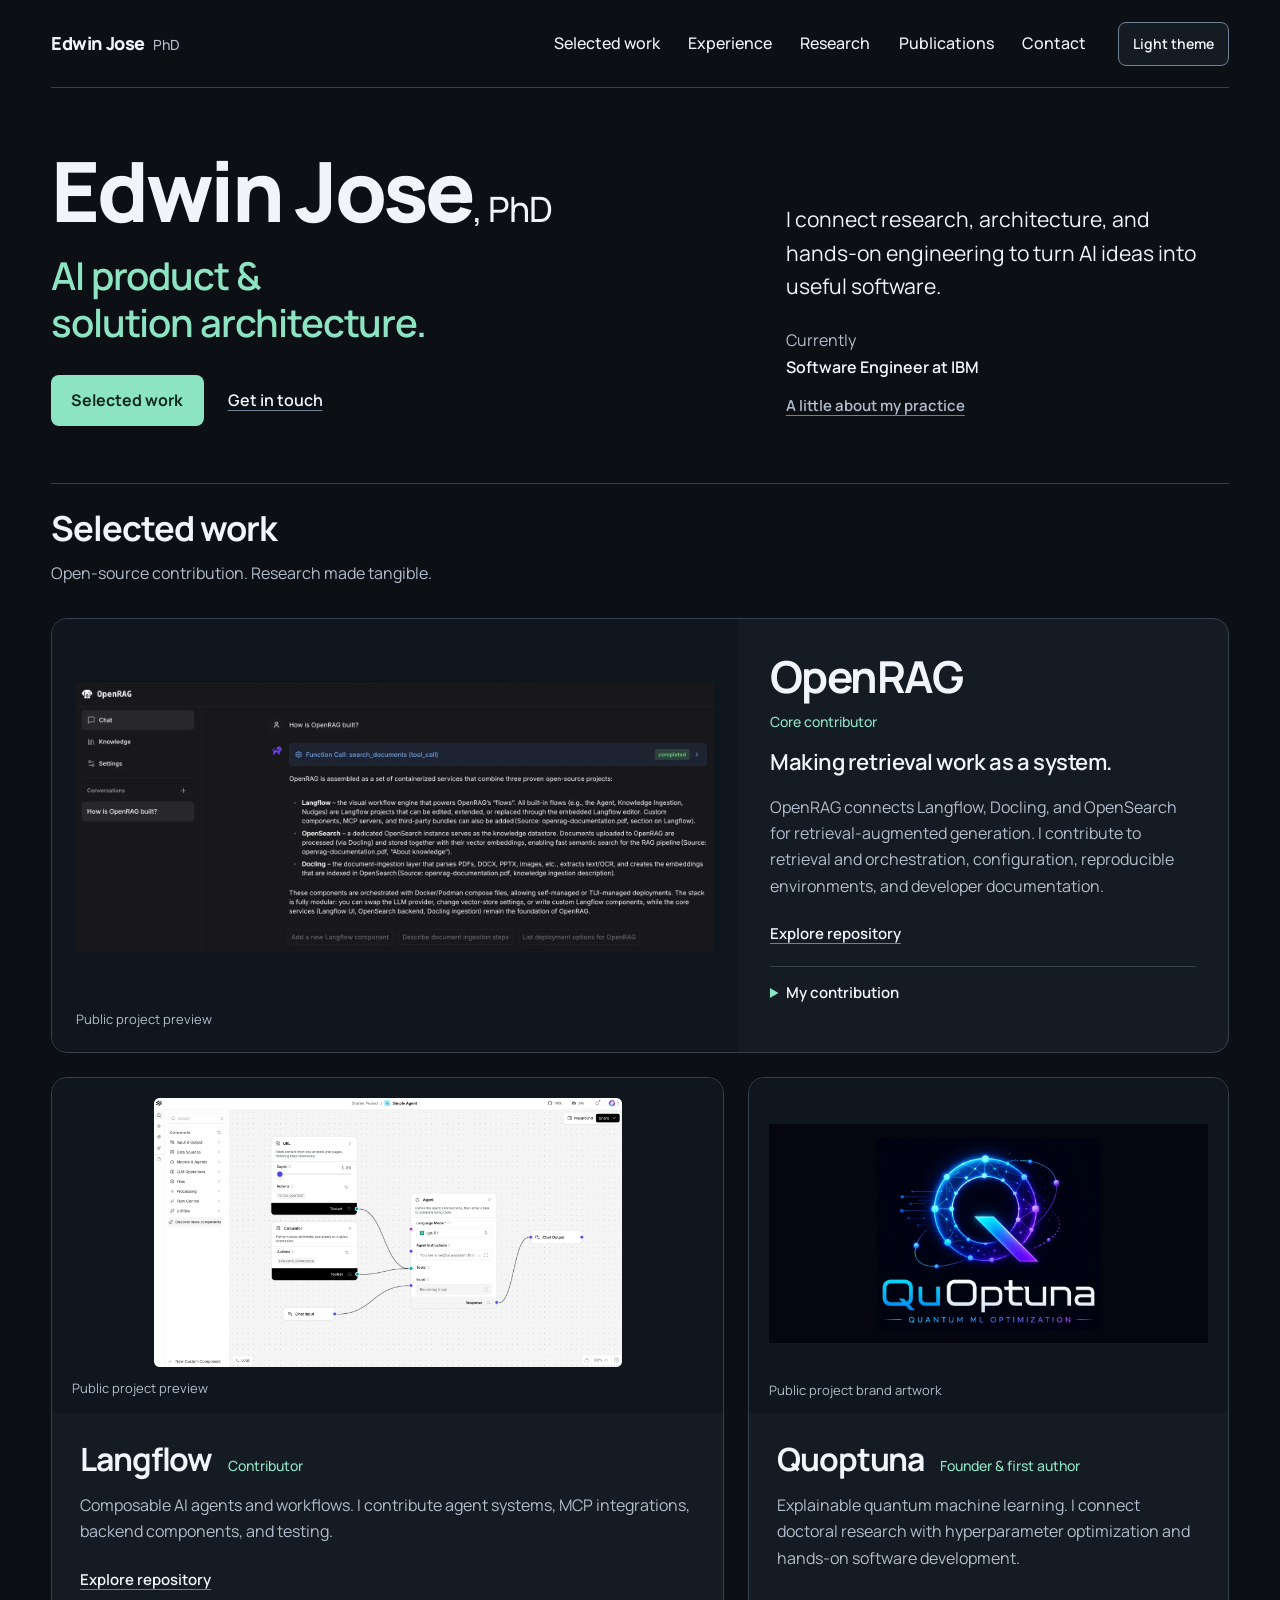
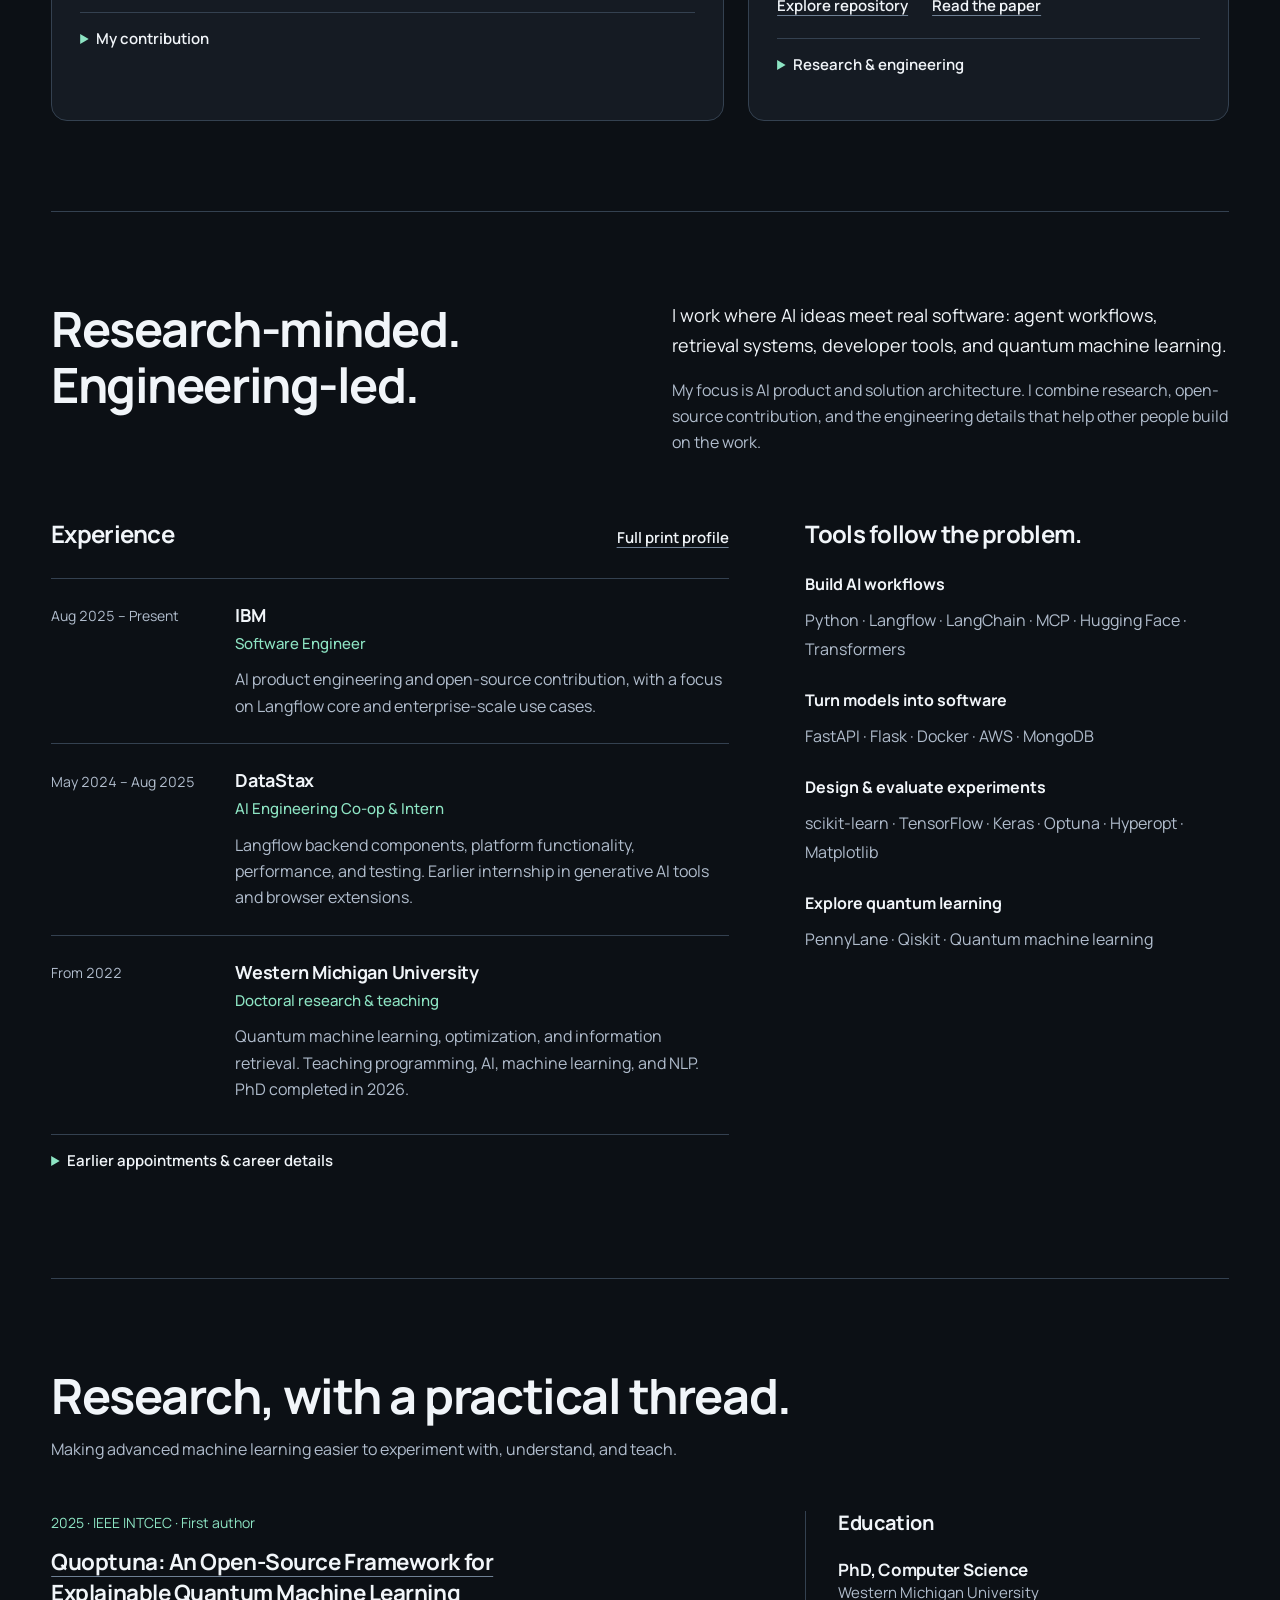
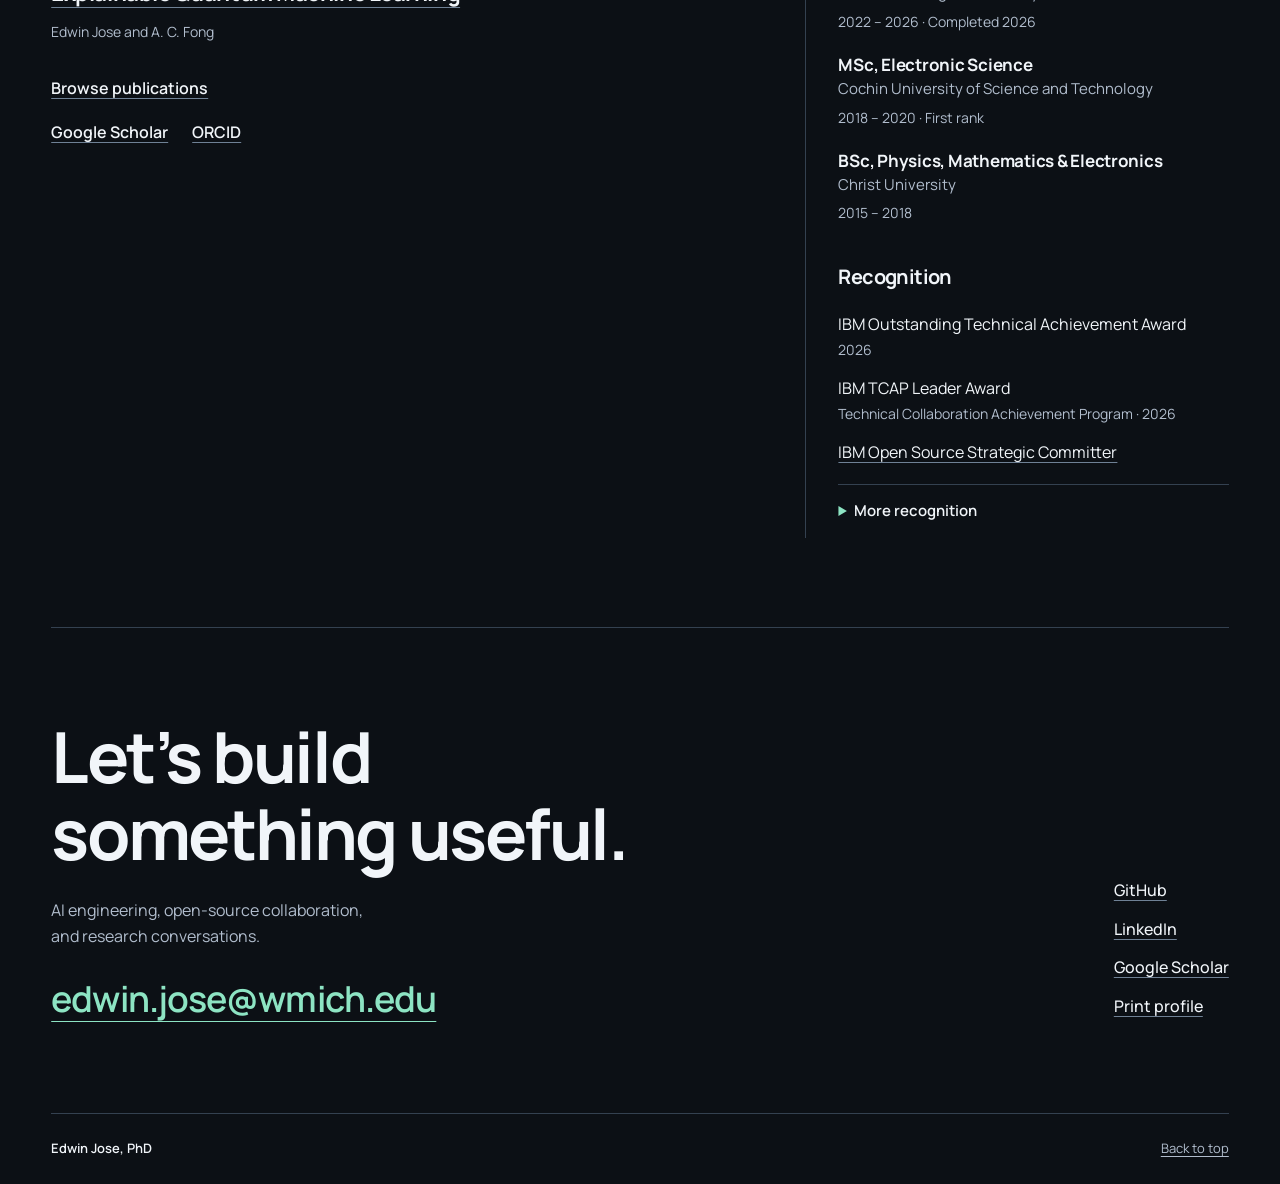
==== commit c7149772: "v2" ====
--- a/docs/index.html
+++ b/docs/index.html
@@ -23,6 +23,7 @@
       <a href="#work">Selected work</a>
       <a href="#experience">Experience</a>
       <a href="#research">Research</a>
+      <a href="publications.html">Publications</a>
       <a href="#contact">Contact</a>
     </nav>
     <div class="header-controls">
@@ -134,8 +135,7 @@
       <div class="research-layout">
         <div class="publication-list">
           <article><p class="publication-meta">2025 · IEEE INTCEC · First author</p><h3><a href="https://doi.org/10.1109/INTCEC65580.2025.11256089">Quoptuna: An Open-Source Framework for Explainable Quantum Machine Learning</a></h3><p>Edwin Jose and A. C. Fong</p></article>
-          <article><p class="publication-meta">2025 · IEEE RASSE · First author</p><h3>Design and Development of an Open-Source Toolkit for Quantum Machine Learning</h3><p>Edwin Jose and A. C. Fong</p></article>
-          <article><p class="publication-meta">2023 · Education and Information Technologies · Co-author</p><h3>Development and evaluation of a modular experiential learning curriculum for promoting AI readiness</h3><p>Irene Kahvazadeh, Edwin Jose, Alvis C. Fong, Ajay K. Gupta, Steve M. Carr, Shameek Bhattacharjee, and Michael Harnar</p></article>
+          <p><a class="text-link" href="publications.html">Browse publications</a></p>
           <div class="research-links"><a class="text-link" href="https://scholar.google.com/citations?user=ixU11F4AAAAJ">Google Scholar</a><a class="text-link" href="https://orcid.org/0000-0001-5199-8366">ORCID</a></div>
         </div>
         <aside class="credentials" aria-label="Education and recognition">
@@ -158,6 +158,6 @@
       <nav class="contact-links" aria-label="Find Edwin online"><a href="https://github.com/edwinjosechittilappilly">GitHub</a><a href="https://www.linkedin.com/in/edwinjosechittilappilly/">LinkedIn</a><a href="https://scholar.google.com/citations?user=ixU11F4AAAAJ">Google Scholar</a><a href="print.html">Print profile</a></nav>
     </section>
   </main>
-  <footer class="site-footer wrap"><p>Edwin Jose, PhD</p><p>Personal portfolio. Views are my own, not an official IBM website.</p><a href="#top">Back to top</a></footer>
+  <footer class="site-footer wrap"><p>Edwin Jose, PhD</p><a href="#top">Back to top</a></footer>
 </body>
 </html>
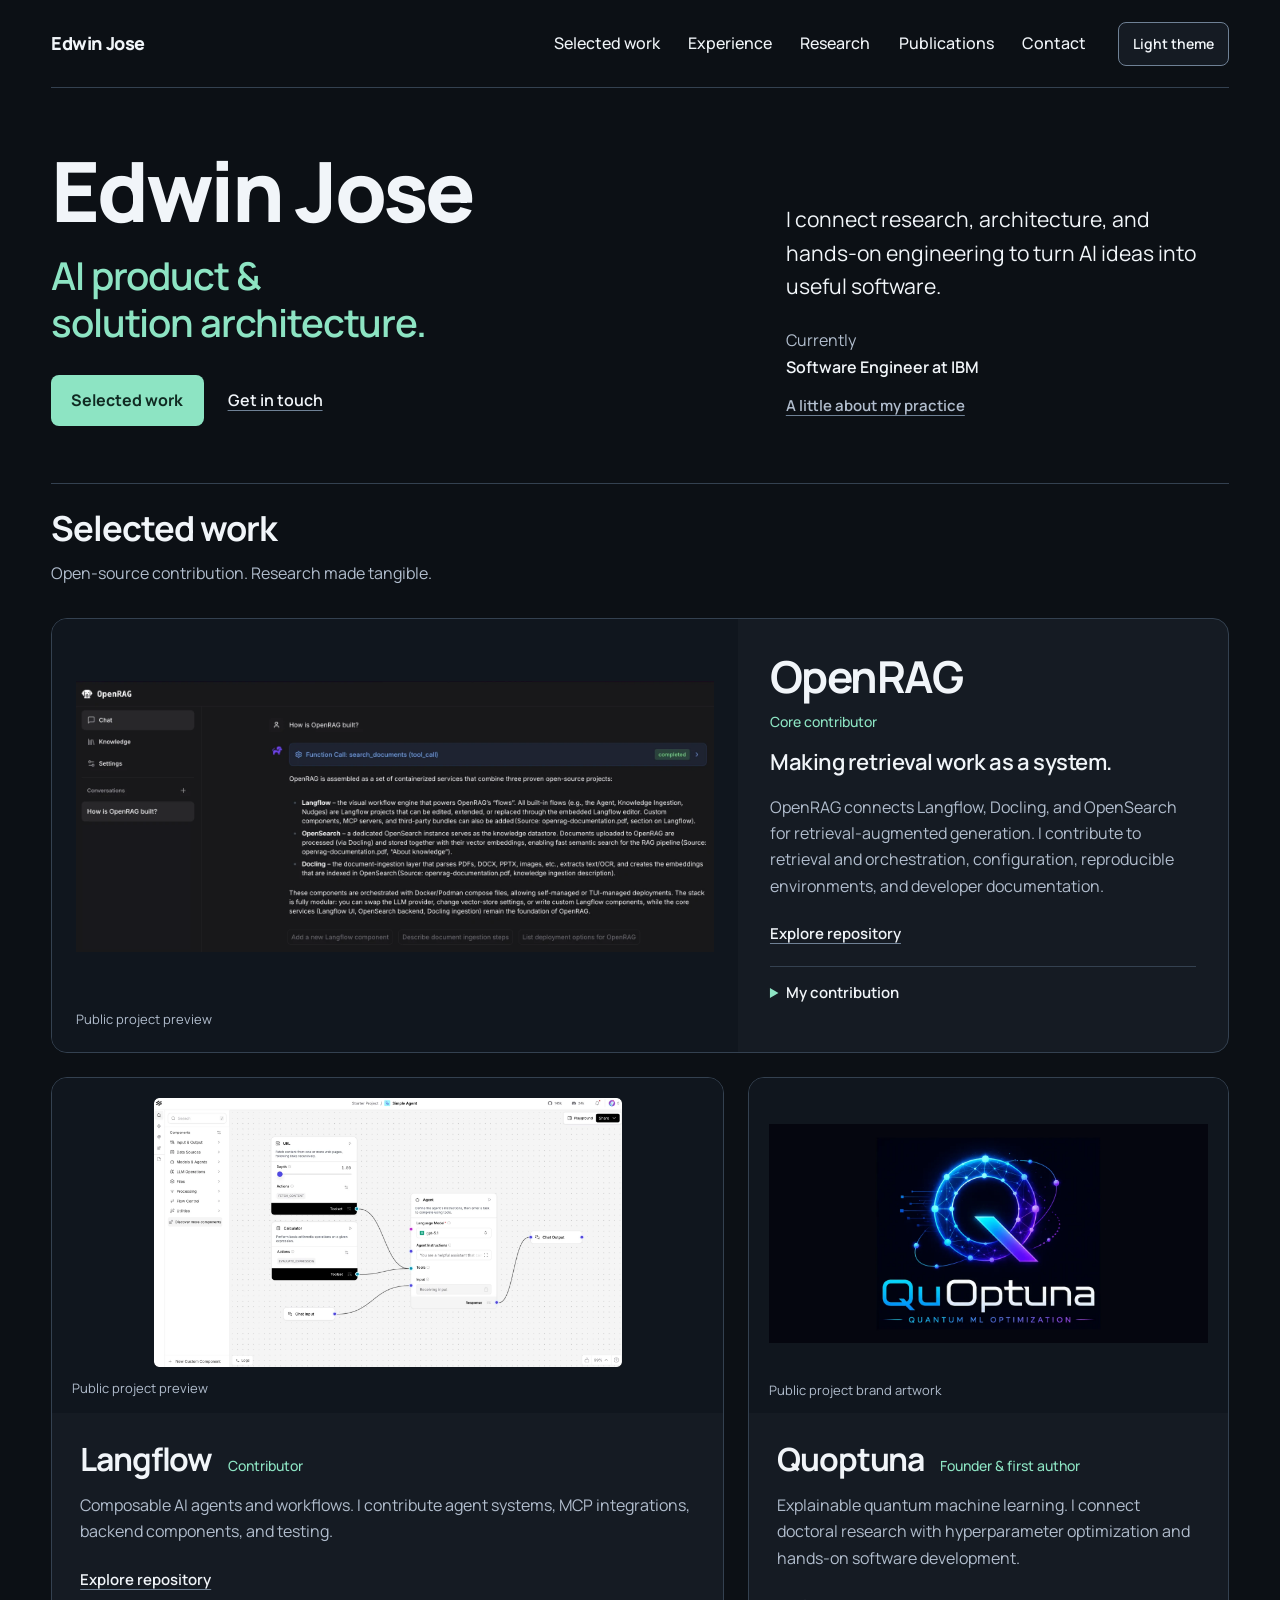
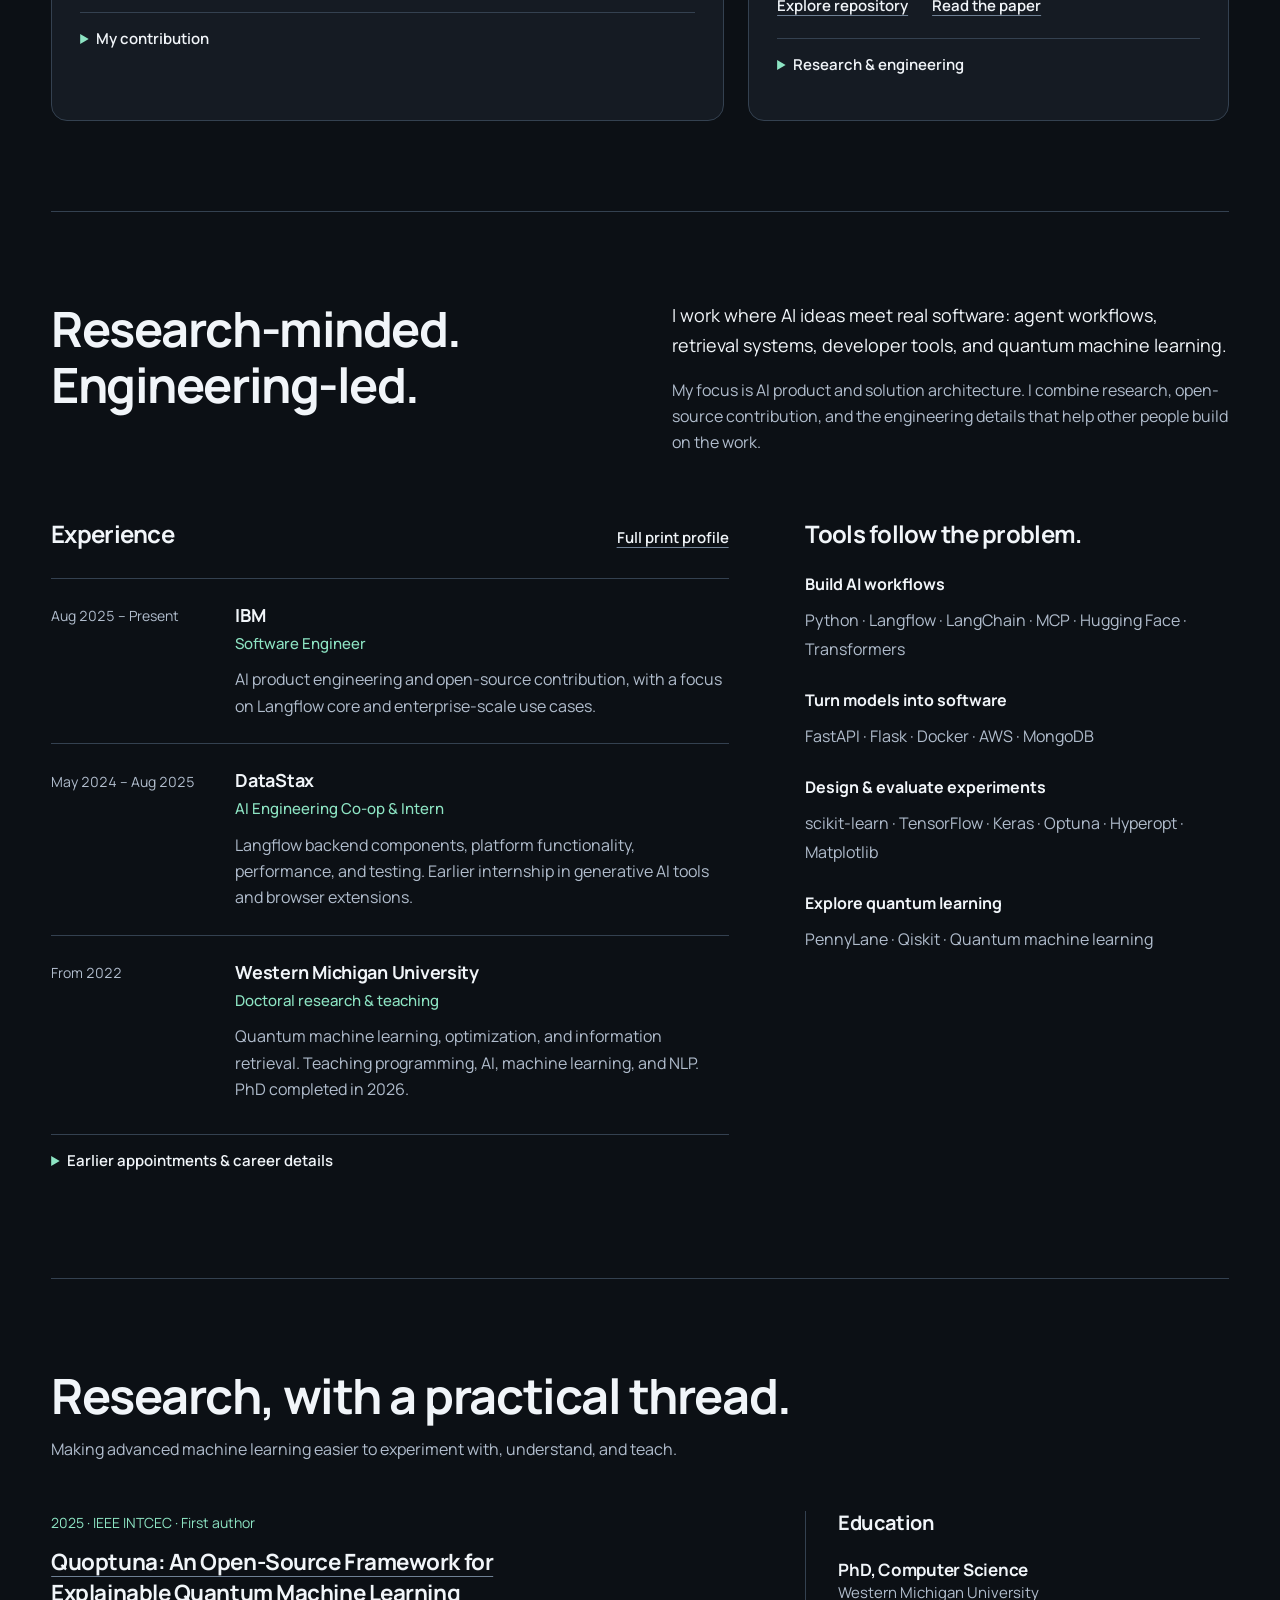
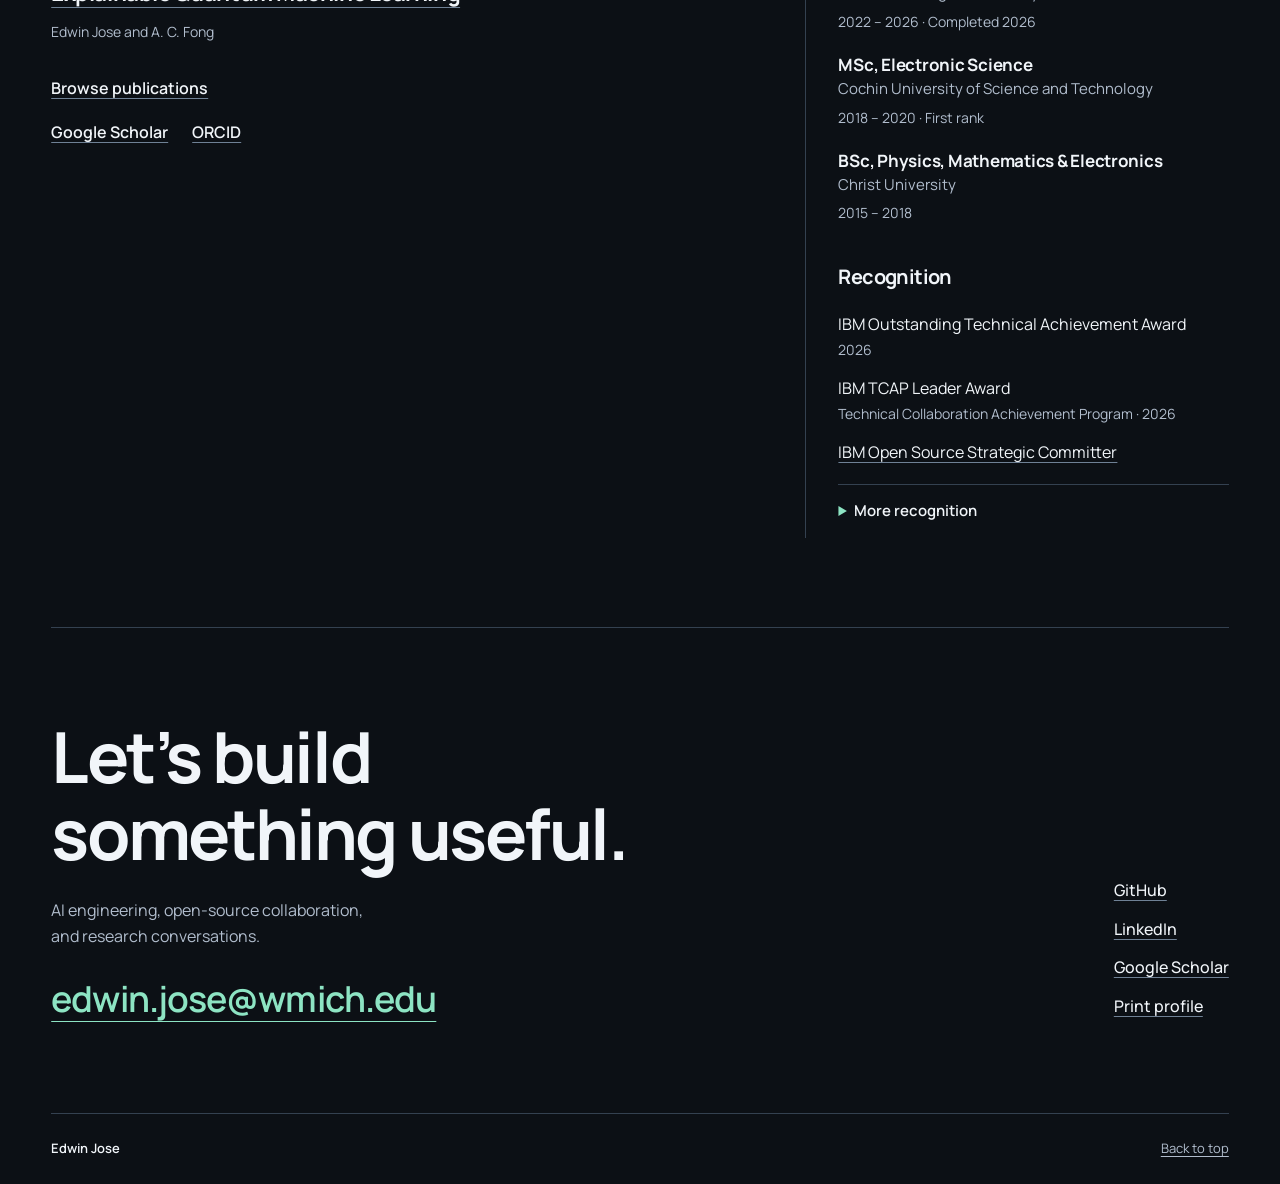
==== commit 8c616068: "v3.2" ====
--- a/docs/index.html
+++ b/docs/index.html
@@ -5,11 +5,11 @@
   <meta name="viewport" content="width=device-width, initial-scale=1">
   <meta name="color-scheme" content="dark light">
   <meta name="theme-color" content="#0C1015">
-  <meta name="description" content="Edwin Jose, PhD. AI product and solution architecture, open-source engineering, and explainable quantum machine learning. Software Engineer at IBM.">
-  <meta property="og:title" content="Edwin Jose, PhD | AI product &amp; solution architecture">
+  <meta name="description" content="Edwin Jose. AI product and solution architecture, open-source engineering, and explainable quantum machine learning. Software Engineer at IBM.">
+  <meta property="og:title" content="Edwin Jose | AI product &amp; solution architecture">
   <meta property="og:description" content="Selected open-source work, research, and the engineering behind useful AI software.">
   <meta property="og:type" content="website">
-  <title>Edwin Jose, PhD | AI product &amp; solution architecture</title>
+  <title>Edwin Jose | AI product &amp; solution architecture</title>
   <script src="assets/theme-init.js"></script>
   <link rel="preload" href="assets/fonts/Manrope.ttf" as="font" type="font/ttf" crossorigin>
   <link rel="stylesheet" href="assets/styles.css">
@@ -18,7 +18,7 @@
 <body>
   <a class="skip-link" href="#main">Skip to content</a>
   <header class="site-header wrap">
-    <a class="wordmark" href="#top" aria-label="Edwin Jose, back to top">Edwin Jose<span class="wordmark-degree">PhD</span></a>
+    <a class="wordmark" href="#top" aria-label="Edwin Jose, back to top">Edwin Jose</a>
     <nav id="primary-navigation" class="primary-navigation" aria-label="Main navigation">
       <a href="#work">Selected work</a>
       <a href="#experience">Experience</a>
@@ -35,7 +35,7 @@
   <main id="main">
     <section class="hero wrap" id="top" aria-labelledby="hero-title">
       <div class="hero-identity">
-        <h1 id="hero-title">Edwin Jose<span>, PhD</span></h1>
+        <h1 id="hero-title">Edwin Jose</h1>
         <p class="hero-focus">AI product &amp;<br>solution architecture.</p>
         <div class="hero-actions">
           <a class="button button-primary" href="#work">Selected work</a>
@@ -158,6 +158,6 @@
       <nav class="contact-links" aria-label="Find Edwin online"><a href="https://github.com/edwinjosechittilappilly">GitHub</a><a href="https://www.linkedin.com/in/edwinjosechittilappilly/">LinkedIn</a><a href="https://scholar.google.com/citations?user=ixU11F4AAAAJ">Google Scholar</a><a href="print.html">Print profile</a></nav>
     </section>
   </main>
-  <footer class="site-footer wrap"><p>Edwin Jose, PhD</p><a href="#top">Back to top</a></footer>
+  <footer class="site-footer wrap"><p>Edwin Jose</p><a href="#top">Back to top</a></footer>
 </body>
 </html>
--- a/docs/assets/styles.css
+++ b/docs/assets/styles.css
@@ -230,7 +230,6 @@
   .credentials { padding-left: 1.25rem; }
   .contact-section { gap: 2rem; }
   .site-footer { flex-wrap: wrap; }
-  .site-footer p:nth-child(2) { order: 3; width: 100%; }
 }
 @media (max-width: 600px) {
   :root { --gutter: 1.25rem; }
@@ -302,7 +301,6 @@
 .print-page article p { margin-top: .25rem; max-width: none; font-size: .9375rem; color: var(--muted); }
 .print-page ul { padding-left: 1.2rem; font-size: .9375rem; }
 .print-page li + li { margin-top: .5rem; }
-.print-disclaimer { margin-top: 2.5rem; font-size: .8125rem; color: var(--muted); }
 @media (max-width: 600px) {
   .print-page { padding-block: 2rem; }
   .print-toolbar { align-items: flex-start; flex-direction: column; }
@@ -374,5 +372,4 @@
   .print-page article { break-inside: avoid; }
   .print-page article h3 { font-size: 1.05rem; }
   .print-page article p, .print-page li { font-size: .9rem; }
-  .print-disclaimer { margin-top: 1.5rem; }
-}
+}
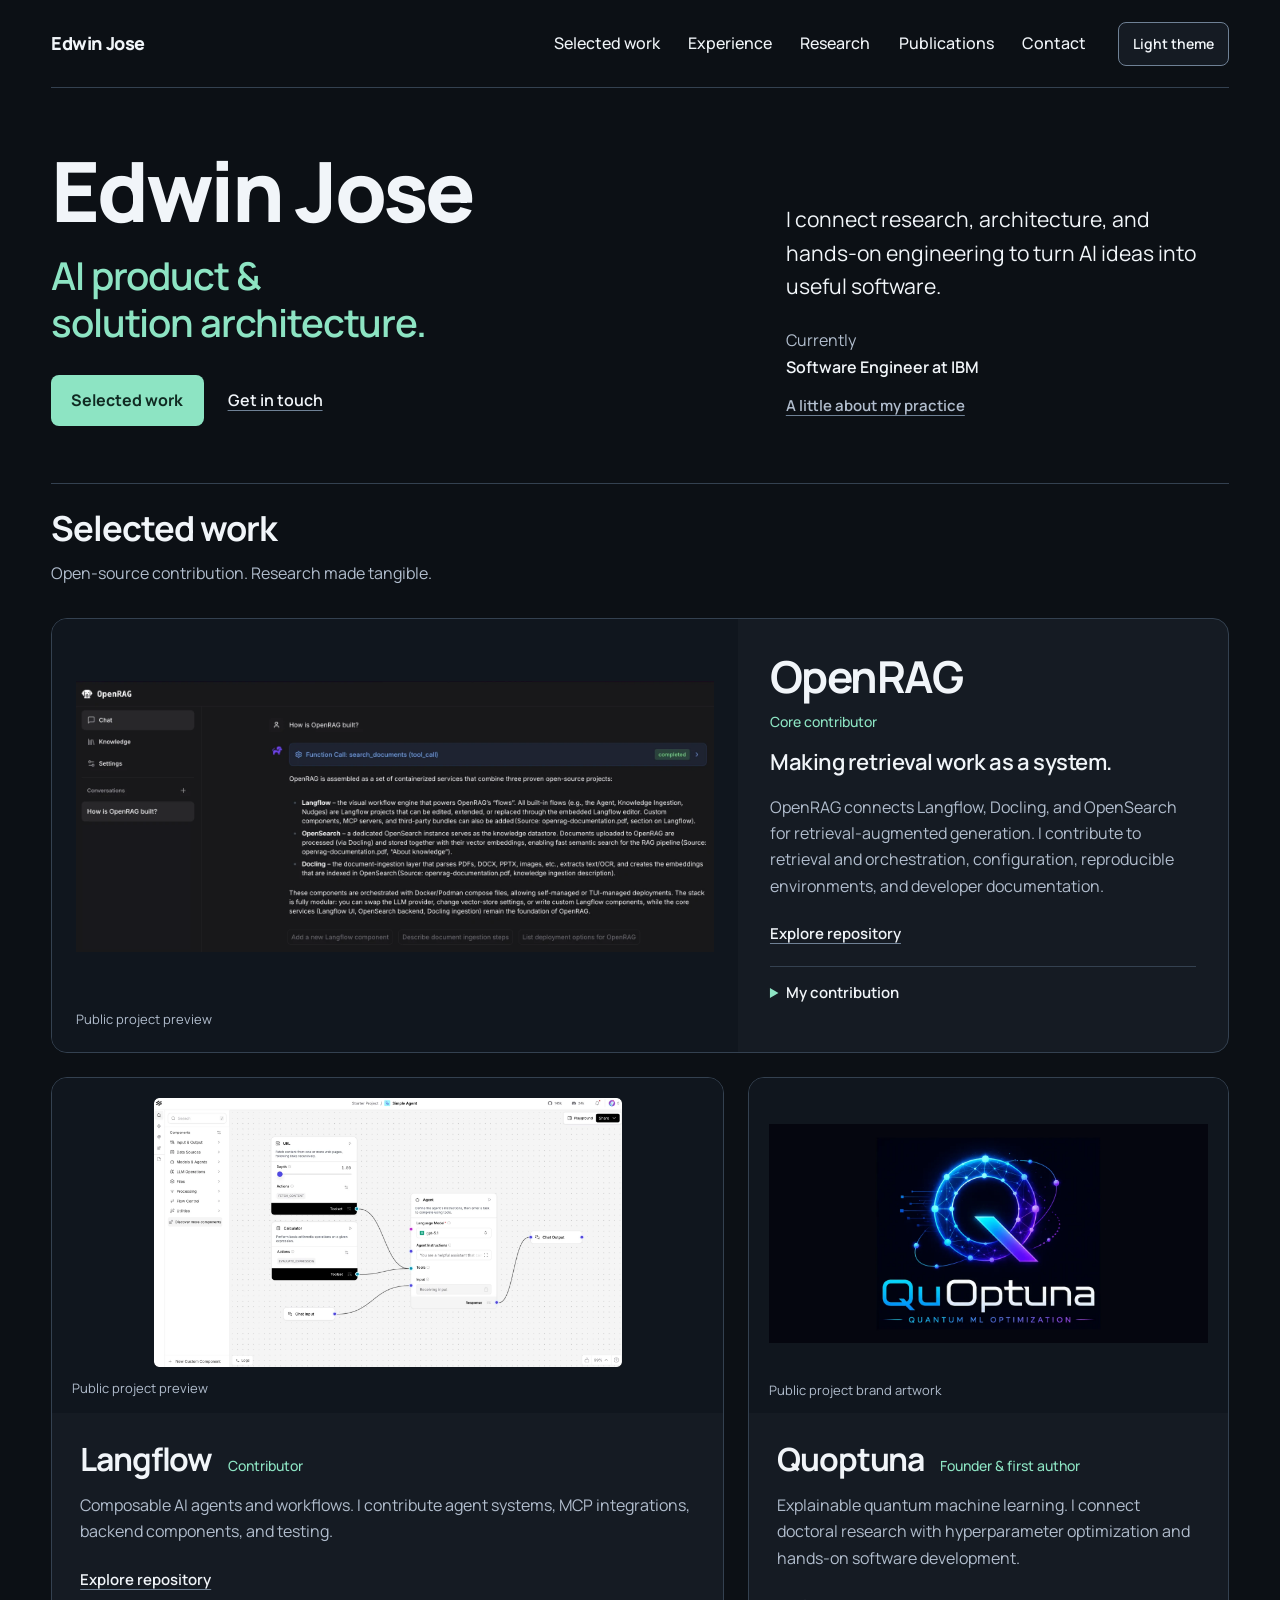
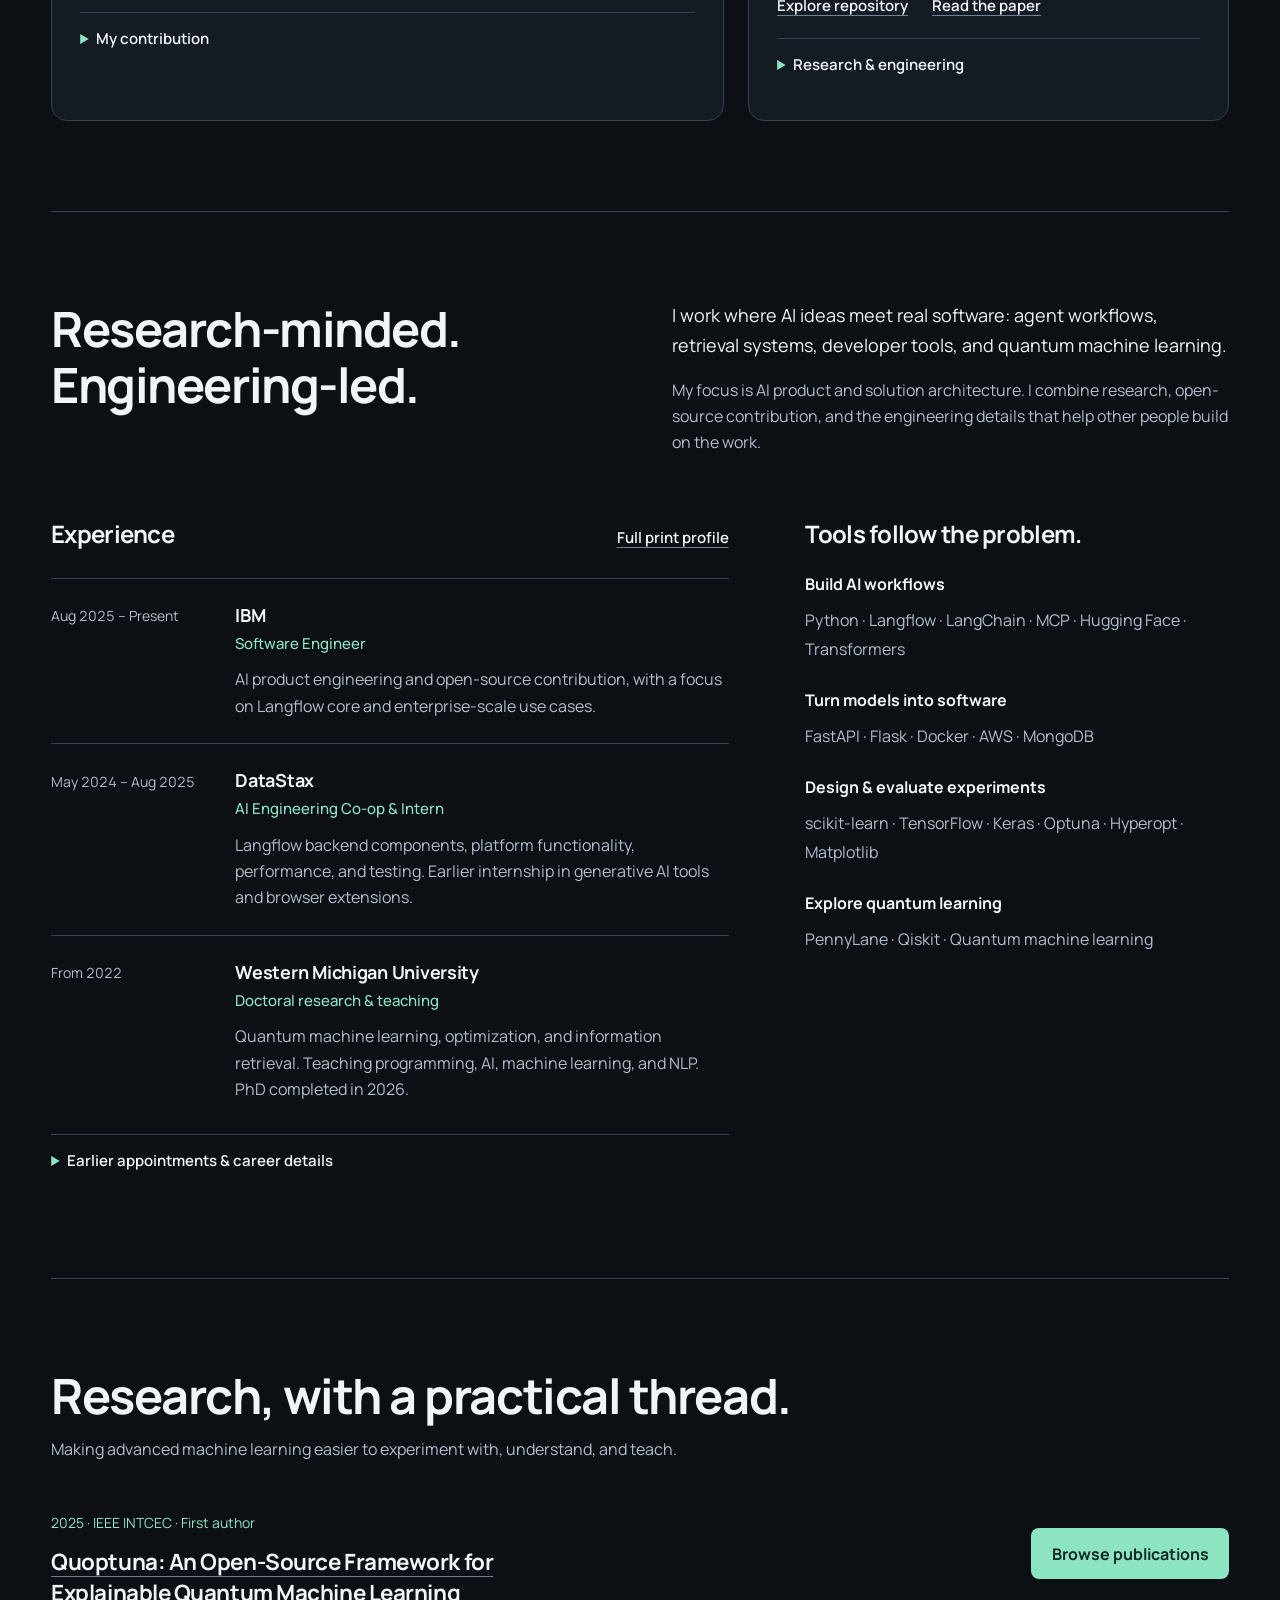
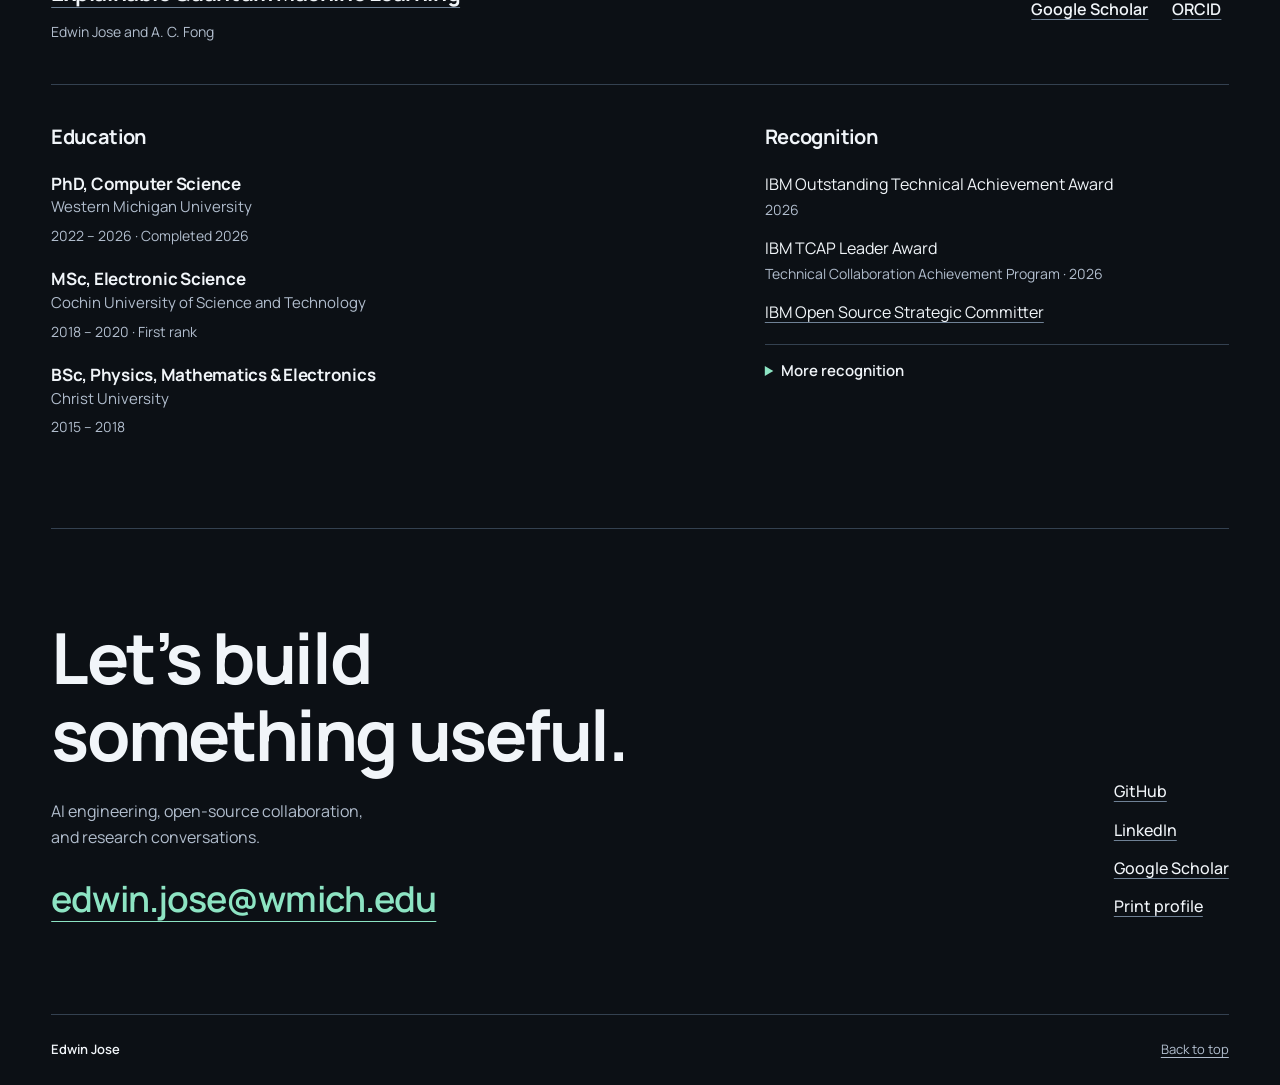
==== commit 0806d73c: "v3.3" ====
--- a/docs/index.html
+++ b/docs/index.html
@@ -135,8 +135,10 @@
       <div class="research-layout">
         <div class="publication-list">
           <article><p class="publication-meta">2025 · IEEE INTCEC · First author</p><h3><a href="https://doi.org/10.1109/INTCEC65580.2025.11256089">Quoptuna: An Open-Source Framework for Explainable Quantum Machine Learning</a></h3><p>Edwin Jose and A. C. Fong</p></article>
-          <p><a class="text-link" href="publications.html">Browse publications</a></p>
-          <div class="research-links"><a class="text-link" href="https://scholar.google.com/citations?user=ixU11F4AAAAJ">Google Scholar</a><a class="text-link" href="https://orcid.org/0000-0001-5199-8366">ORCID</a></div>
+          <nav class="research-actions" aria-label="Explore research">
+            <a class="button button-primary" href="publications.html">Browse publications</a>
+            <div class="research-links"><a class="text-link" href="https://scholar.google.com/citations?user=ixU11F4AAAAJ">Google Scholar</a><a class="text-link" href="https://orcid.org/0000-0001-5199-8366">ORCID</a></div>
+          </nav>
         </div>
         <aside class="credentials" aria-label="Education and recognition">
           <div class="education-block"><h3>Education</h3><ol class="education-list">
--- a/docs/assets/styles.css
+++ b/docs/assets/styles.css
@@ -148,21 +148,22 @@
 .capability-list dd { color: var(--muted); font-size: 1rem; line-height: 1.8; }
 .research-section { border-top: 1px solid var(--line); }
 .research-section .section-heading { margin-bottom: 3rem; }
-.research-layout { display: grid; grid-template-columns: minmax(0, 1.6fr) minmax(0, 1fr); gap: clamp(2.5rem, 6vw, 6rem); }
-.publication-list article { padding-block: 1.75rem; border-top: 1px solid var(--line); }
-.publication-list article:first-child { padding-top: 0; border-top: 0; }
+.research-layout { display: grid; gap: 2.5rem; }
+.publication-list { display: grid; grid-template-columns: minmax(0, 1.4fr) minmax(0, 1fr); gap: clamp(2rem, 5vw, 5rem); align-items: center; }
+.publication-list article { padding: 0; }
 .publication-meta { font-size: .875rem; color: var(--accent); margin-bottom: .75rem; }
 .publication-list h3 { font-size: clamp(1.25rem, 1.75vw, 1.5rem); line-height: 1.4; letter-spacing: -.02em; }
 .publication-list h3 a { text-decoration-color: var(--line-strong); }
 .publication-list article > p:last-child { color: var(--muted); font-size: .875rem; margin-top: .75rem; }
-.research-links { display: flex; flex-wrap: wrap; gap: 1.5rem; margin-top: .75rem; }
-.credentials { border-left: 1px solid var(--line); padding-left: 2rem; }
+.research-actions { justify-self: end; }
+.research-links { display: flex; flex-wrap: wrap; gap: 1.5rem; margin-top: .875rem; }
+.credentials { display: grid; grid-template-columns: minmax(0, 1.4fr) minmax(0, 1fr); gap: clamp(2rem, 5vw, 5rem); padding-top: 2.5rem; border-top: 1px solid var(--line); }
 .credentials h3 { font-size: 1.25rem; margin-bottom: 1.5rem; }
 .education-list, .recognition-list { list-style: none; padding: 0; }
 .education-list li + li { margin-top: 1.25rem; }
 .education-list p { color: var(--muted); font-size: .9375rem; }
 .education-list .credential-detail { margin-top: .25rem; font-size: .875rem; }
-.recognition-block { margin-top: 2.5rem; }
+.recognition-block { margin-top: 0; }
 .recognition-list li { font-size: 1rem; line-height: 1.5; }
 .recognition-list li + li { margin-top: 1rem; }
 .recognition-list span { display: block; color: var(--muted); font-size: .875rem; margin-top: .2rem; }
@@ -195,7 +196,6 @@
   .project-copy { padding: 1.5rem; }
   .timeline-entry { grid-template-columns: 1fr; gap: .35rem; }
   .profile-introduction { gap: 2.5rem; }
-  .credentials { padding-left: 1.5rem; }
 }
 @media (max-width: 800px) {
   .site-header { flex-wrap: wrap; gap: .5rem 1rem; padding-block: 1rem; min-height: 80px; }
@@ -225,9 +225,9 @@
   .project-media figcaption { font-size: .75rem; }
   .project-copy { padding: 1.25rem; }
   .profile-introduction { grid-template-columns: 1fr; gap: 1.5rem; margin-bottom: 3rem; }
-  .practice-layout, .research-layout { grid-template-columns: minmax(0, 1.3fr) minmax(0, 1fr); gap: 2rem; }
+  .practice-layout { grid-template-columns: minmax(0, 1.3fr) minmax(0, 1fr); gap: 2rem; }
   .capabilities-column > h3 { font-size: 1.3rem; }
-  .credentials { padding-left: 1.25rem; }
+  .publication-list, .credentials { grid-template-columns: minmax(0, 1.3fr) minmax(0, 1fr); gap: 2rem; }
   .contact-section { gap: 2rem; }
   .site-footer { flex-wrap: wrap; }
 }
@@ -263,7 +263,7 @@
   .project-copy > .project-thesis { font-size: 1.25rem; }
   .project-langflow .project-media, .project-quoptuna .project-media { min-height: 0; }
   .project-langflow .project-media img, .project-quoptuna .project-media img { margin-block: 0; }
-  .practice-layout, .research-layout { grid-template-columns: 1fr; gap: 3rem; }
+  .practice-layout { grid-template-columns: 1fr; gap: 3rem; }
   .profile-introduction { margin-bottom: 2.5rem; }
   .profile-copy p:first-child { font-size: 1rem; }
   .timeline-entry { padding-block: 1.25rem; }
@@ -271,8 +271,9 @@
   .capability-list { display: grid; grid-template-columns: 1fr; }
   .capabilities-column > h3 { margin-bottom: 0; font-size: 1.5rem; }
   .research-section .section-heading { margin-bottom: 2rem; }
-  .publication-list article { padding-block: 1.5rem; }
-  .credentials { border-left: 0; border-top: 1px solid var(--line); padding: 2rem 0 0; }
+  .publication-list, .credentials { grid-template-columns: 1fr; gap: 2rem; }
+  .research-actions { justify-self: start; }
+  .credentials { padding-top: 2rem; }
   .contact-section { grid-template-columns: 1fr; gap: 2.5rem; }
   .contact-section h2 { font-size: clamp(2.625rem, 10vw, 3.75rem); }
   .contact-section p { margin-top: 1.25rem; }
@@ -356,8 +357,10 @@
   details > .detail-content { display: block !important; }
   details { border: 0; }
   .earlier-entries article { padding-block: .5rem; break-inside: avoid; }
+  .publication-list { display: block; }
   .publication-list article { break-inside: avoid; padding-block: 1rem; }
-  .credentials { border-left: 0; padding-left: 0; margin-top: 2rem; display: grid; grid-template-columns: 1fr 1fr; gap: 2rem; }
+  .research-actions { display: none; }
+  .credentials { padding-top: 1.5rem; margin-top: 1.5rem; grid-template-columns: 1fr 1fr; gap: 2rem; }
   .recognition-block { margin-top: 0; }
   .education-list li, .recognition-list li { break-inside: avoid; }
   .contact-section { gap: 2rem; }
